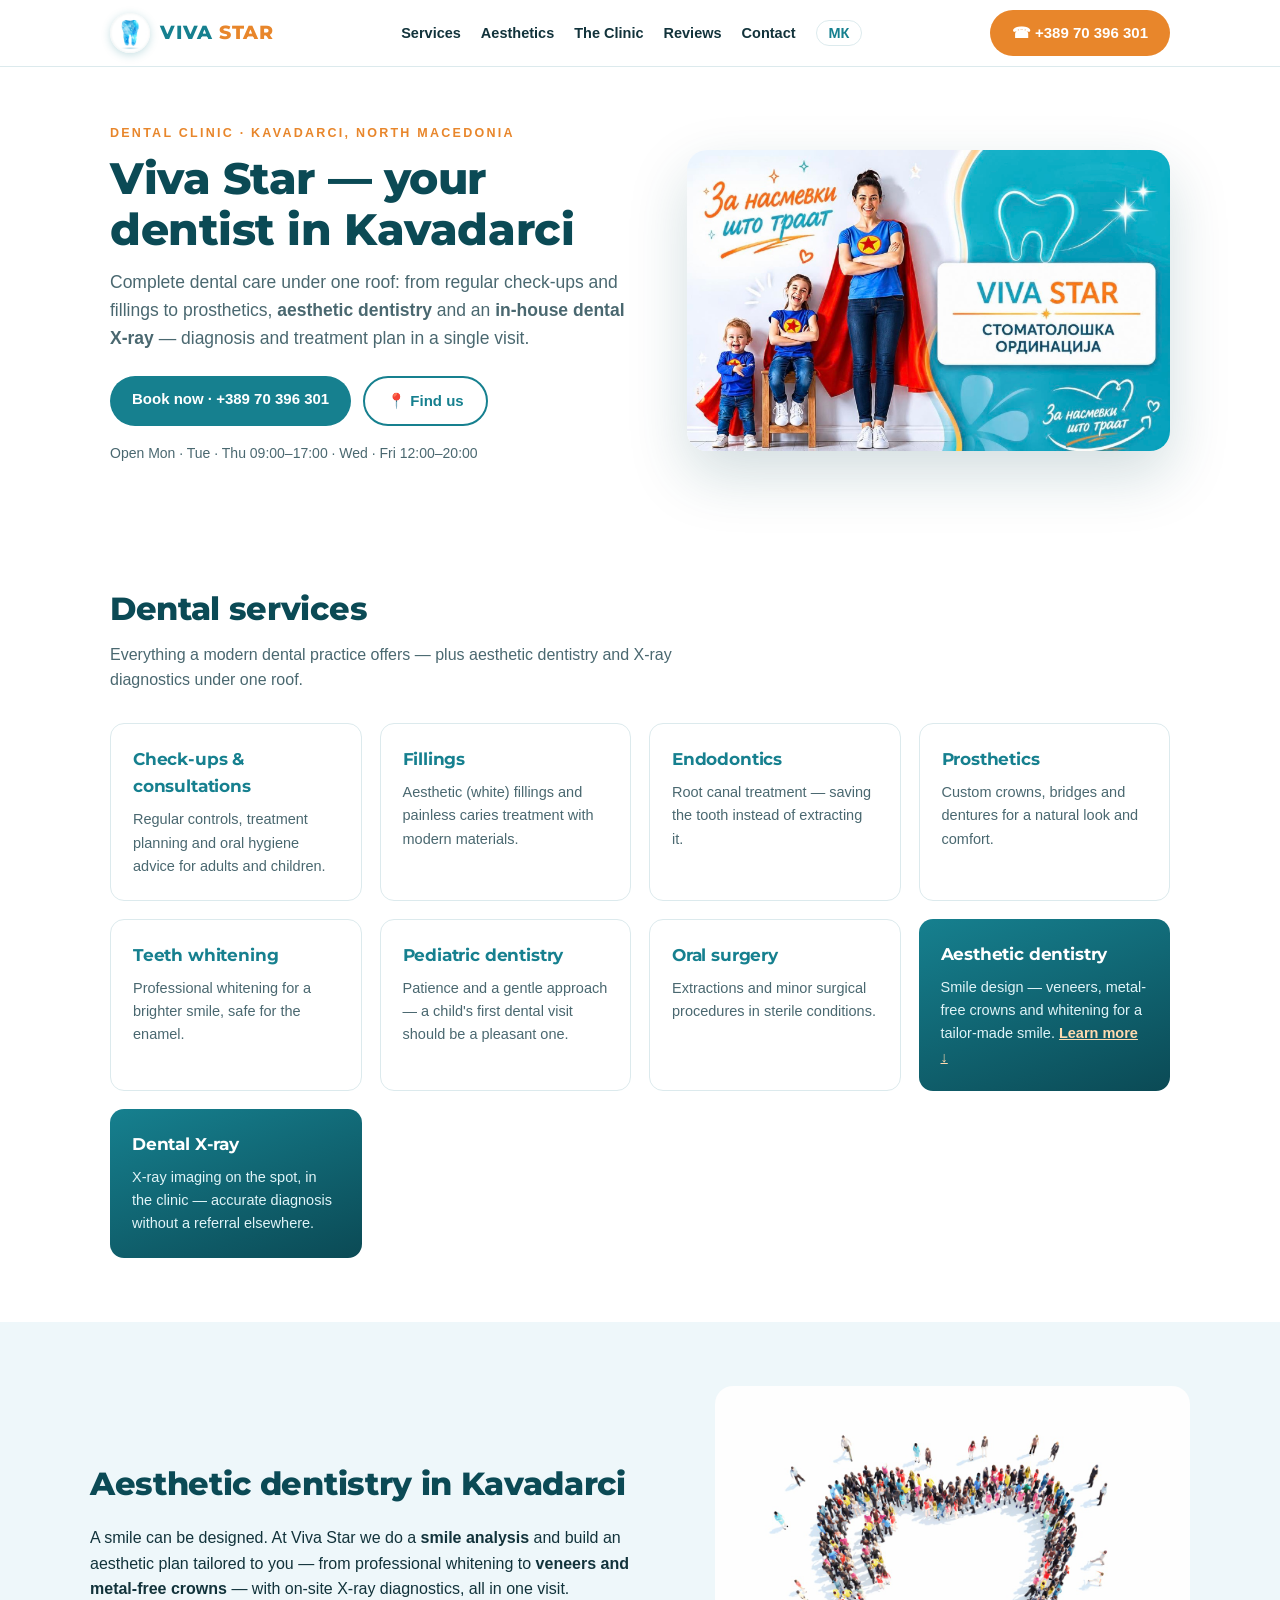
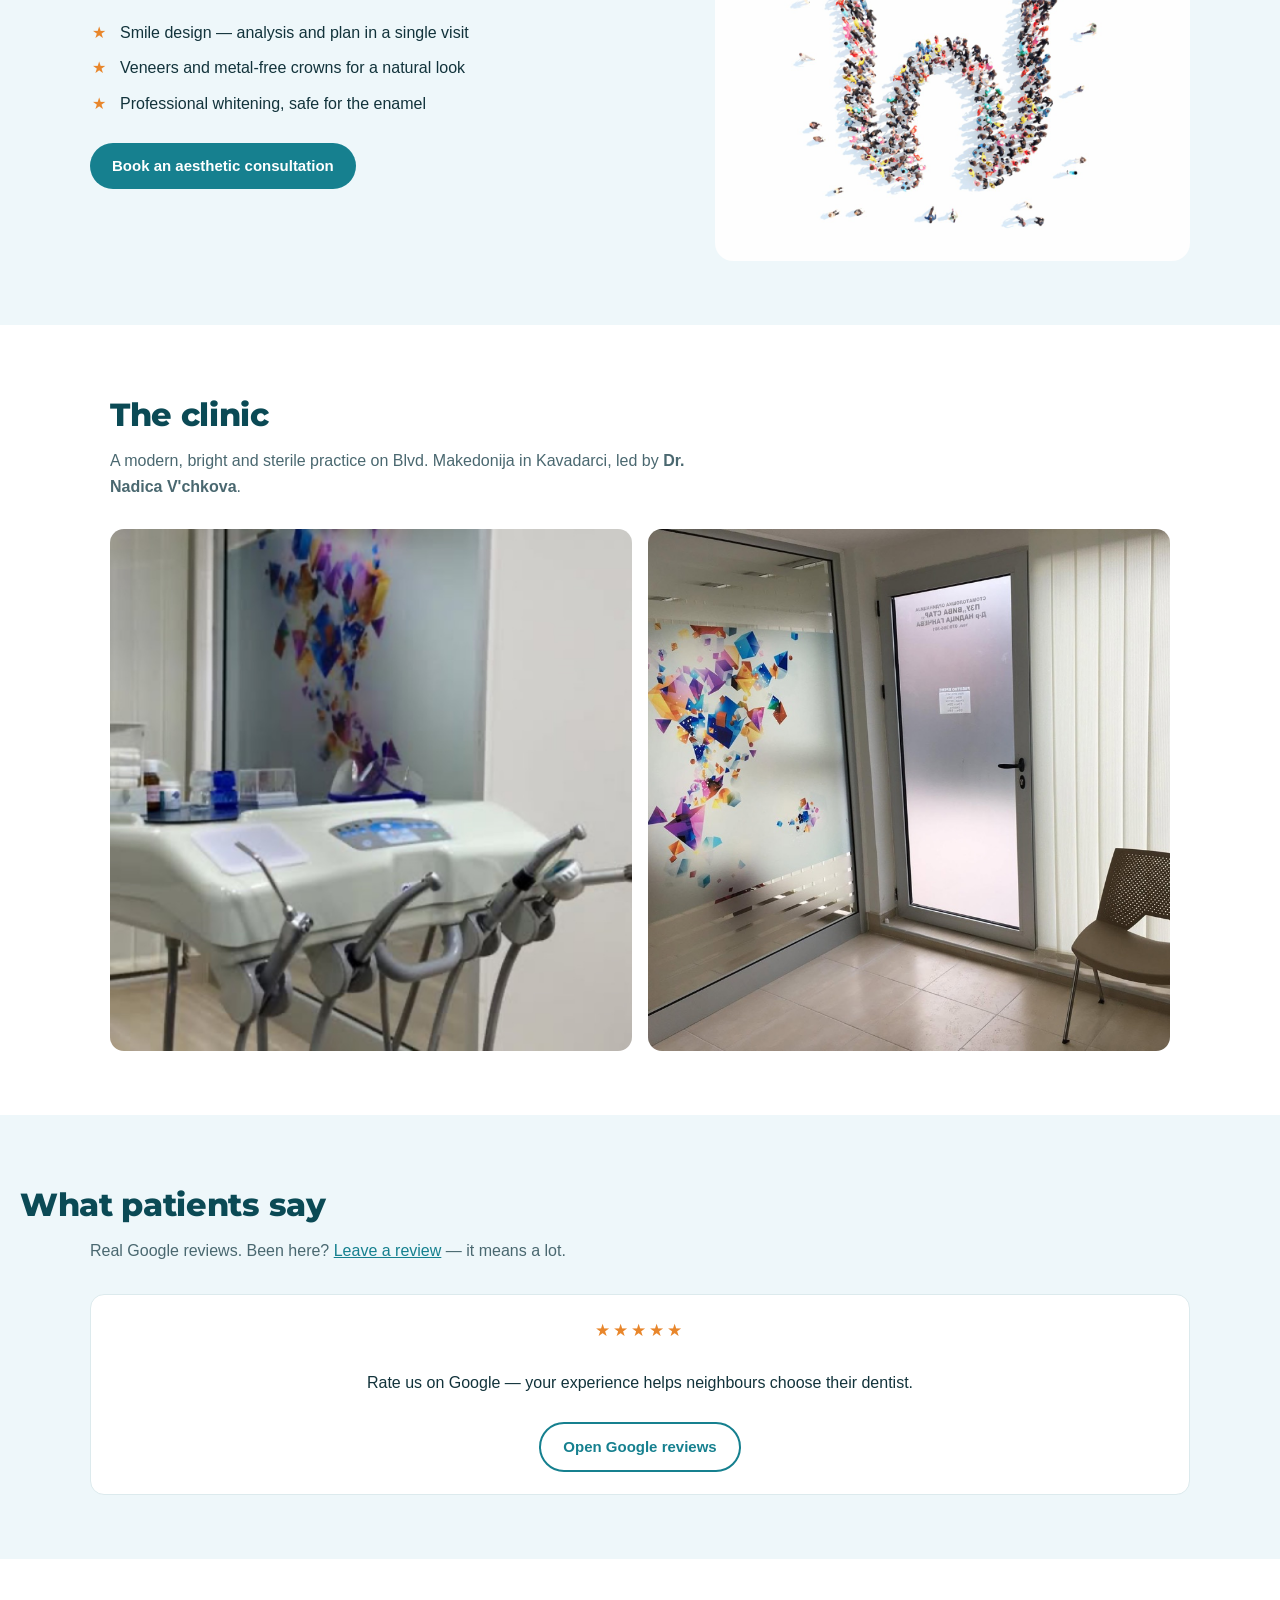
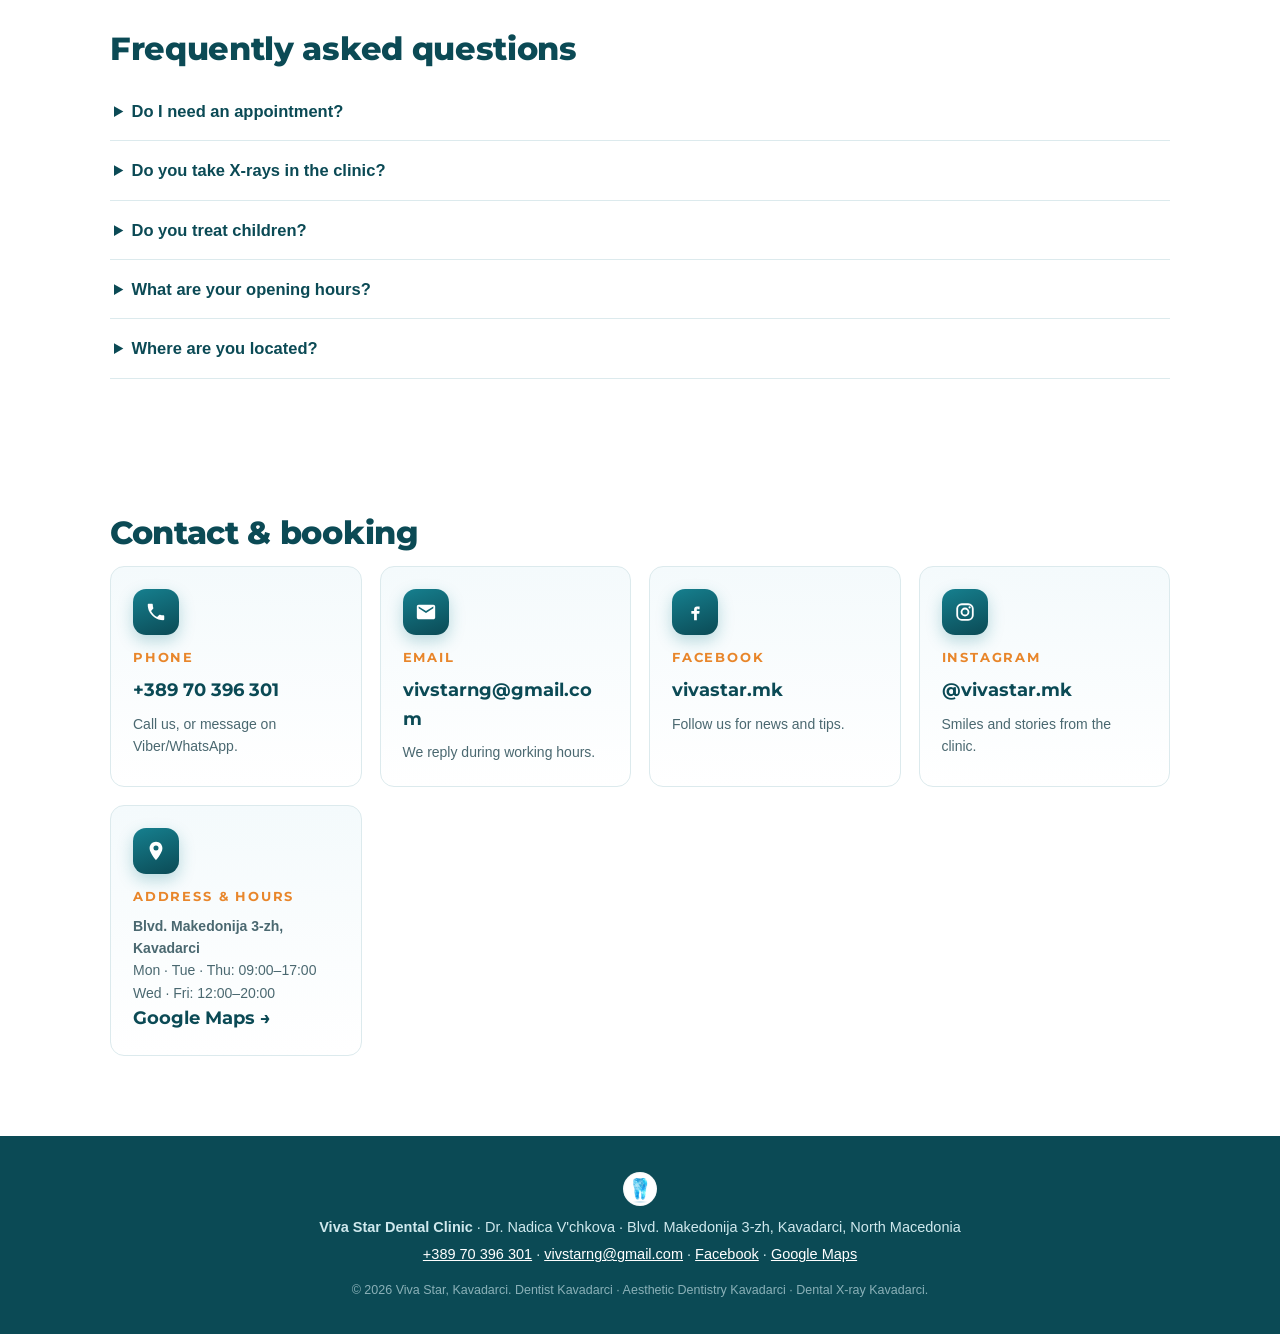
==== en/index.html @ a6398717 "Contact section with icons + Instagram; remove landmark note Co-Authored-By: Claude Fable 5 <noreply" ====
<!DOCTYPE html>
<html lang="en">
<head>
  <meta charset="UTF-8">
  <meta name="viewport" content="width=device-width, initial-scale=1.0">
  <title>Viva Star Dental Clinic — Dentist in Kavadarci, North Macedonia | Aesthetic Dentistry &amp; X-ray</title>
  <meta name="description" content="Viva Star dental clinic in Kavadarci, North Macedonia — Dr. Nadica V'chkova. Check-ups, fillings, prosthetics, whitening, pediatric dentistry, aesthetic dentistry and in-house dental X-ray. Call +389 70 396 301.">
  <link rel="canonical" href="https://vivastar-dentistry.com/en/">
  <link rel="alternate" hreflang="mk" href="https://vivastar-dentistry.com/">
  <link rel="alternate" hreflang="en" href="https://vivastar-dentistry.com/en/">
  <link rel="alternate" hreflang="x-default" href="https://vivastar-dentistry.com/">
  <meta name="robots" content="index, follow">

  <meta property="og:type" content="website">
  <meta property="og:locale" content="en_US">
  <meta property="og:site_name" content="Viva Star Dental Clinic">
  <meta property="og:title" content="Viva Star Dental Clinic — Dentist in Kavadarci, North Macedonia">
  <meta property="og:description" content="Full dental care in Kavadarci: check-ups, prosthetics, whitening, pediatric dentistry, aesthetic dentistry and in-house X-ray. ☎ +389 70 396 301">
  <meta property="og:url" content="https://vivastar-dentistry.com/en/">
  <meta property="og:image" content="https://vivastar-dentistry.com/assets/og-image.jpg">
  <meta property="og:image:width" content="1200">
  <meta property="og:image:height" content="748">
  <meta name="twitter:card" content="summary_large_image">

  <link rel="icon" type="image/png" href="../assets/favicon.png">
  <link rel="apple-touch-icon" href="../assets/apple-touch-icon.png">

  <link rel="preconnect" href="https://fonts.googleapis.com">
  <link rel="preconnect" href="https://fonts.gstatic.com" crossorigin>
  <link href="https://fonts.googleapis.com/css2?family=Montserrat:wght@500;700;800&display=swap" rel="stylesheet">
  <link rel="stylesheet" href="../css/style.css">

  <script type="application/ld+json">
  {
    "@context": "https://schema.org",
    "@type": "Dentist",
    "@id": "https://vivastar-dentistry.com/#ordinacija",
    "name": "Viva Star Dental Clinic",
    "alternateName": "Стоматолошка ординација Вива Стар",
    "description": "Dental clinic in Kavadarci, North Macedonia: check-ups, fillings, endodontics, prosthetics, teeth whitening, pediatric dentistry, oral surgery, aesthetic dentistry and in-house dental X-ray.",
    "url": "https://vivastar-dentistry.com/en/",
    "image": "https://vivastar-dentistry.com/assets/og-image.jpg",
    "logo": "https://vivastar-dentistry.com/assets/logo-tooth.png",
    "telephone": "+389 70 396 301",
    "email": "vivstarng@gmail.com",
    "address": {
      "@type": "PostalAddress",
      "streetAddress": "Blvd. Makedonija 3-zh",
      "addressLocality": "Kavadarci",
      "postalCode": "1430",
      "addressCountry": "MK"
    },
    "hasMap": "https://maps.app.goo.gl/vikArWwnkr5YXC3K7",
    "sameAs": ["https://www.facebook.com/vivastar.mk", "https://www.instagram.com/vivastar.mk/"],
    "openingHoursSpecification": [
      {"@type": "OpeningHoursSpecification", "dayOfWeek": ["Monday","Tuesday","Thursday"], "opens": "09:00", "closes": "17:00"},
      {"@type": "OpeningHoursSpecification", "dayOfWeek": ["Wednesday","Friday"], "opens": "12:00", "closes": "20:00"}
    ],
    "medicalSpecialty": ["Dentistry"],
    "founder": { "@type": "Person", "name": "Dr. Nadica V'chkova", "jobTitle": "Doctor of Dental Medicine" },
    "availableService": [
      {"@type":"MedicalProcedure","name":"Dental check-up and consultation"},
      {"@type":"MedicalProcedure","name":"Fillings and caries treatment"},
      {"@type":"MedicalProcedure","name":"Endodontics (root canal treatment)"},
      {"@type":"MedicalProcedure","name":"Prosthetics (crowns, bridges, dentures)"},
      {"@type":"MedicalProcedure","name":"Teeth whitening"},
      {"@type":"MedicalProcedure","name":"Pediatric dentistry"},
      {"@type":"MedicalProcedure","name":"Oral surgery and extractions"},
      {"@type":"MedicalProcedure","name":"Aesthetic dentistry (veneers, metal-free crowns, smile design)"},
      {"@type":"MedicalProcedure","name":"In-house dental X-ray"}
    ]
  }
  </script>
  <script type="application/ld+json">
  {
    "@context": "https://schema.org",
    "@type": "FAQPage",
    "mainEntity": [
      {"@type":"Question","name":"Do I need an appointment at Viva Star?","acceptedAnswer":{"@type":"Answer","text":"Yes — call +389 70 396 301 to book. For acute pain we do our best to see you the same day."}},
      {"@type":"Question","name":"Does Viva Star have a dental X-ray on site?","acceptedAnswer":{"@type":"Answer","text":"Yes, we take dental X-rays in the clinic, so you get diagnosis and a treatment plan in a single visit."}},
      {"@type":"Question","name":"Do you treat children?","acceptedAnswer":{"@type":"Answer","text":"Yes — pediatric dentistry is part of our everyday work, with a gentle approach for children."}},
      {"@type":"Question","name":"What are the opening hours?","acceptedAnswer":{"@type":"Answer","text":"Monday, Tuesday and Thursday 09:00–17:00; Wednesday and Friday 12:00–20:00. Weekends closed."}},
      {"@type":"Question","name":"Where is Viva Star located?","acceptedAnswer":{"@type":"Answer","text":"Blvd. Makedonija 3-zh, Kavadarci, North Macedonia."}}
    ]
  }
  </script>
</head>
<body>

<header class="site-header" id="top">
  <nav class="nav" aria-label="Main navigation">
    <a class="brand" href="#top">
      <img src="../assets/logo-tooth.png" alt="Viva Star logo — crystal tooth" width="40" height="40">
      <span class="brand-name"><b>VIVA</b> <i>STAR</i></span>
    </a>
    <ul class="nav-links">
      <li><a href="#services">Services</a></li>
      <li><a href="#aesthetics">Aesthetics</a></li>
      <li><a href="#clinic">The Clinic</a></li>
      <li><a href="#reviews">Reviews</a></li>
      <li><a href="#contact">Contact</a></li>
      <li><a class="lang-switch" href="../" hreflang="mk" lang="mk">МК</a></li>
    </ul>
    <a class="btn btn-call" href="tel:+38970396301">☎ +389 70 396 301</a>
  </nav>
</header>

<main>
  <section class="hero">
    <div class="hero-text">
      <p class="eyebrow">Dental clinic · Kavadarci, North Macedonia</p>
      <h1>Viva Star — your dentist in Kavadarci</h1>
      <p class="lede">Complete dental care under one roof: from regular check-ups and fillings to prosthetics, <strong>aesthetic dentistry</strong> and an <strong>in-house dental X-ray</strong> — diagnosis and treatment plan in a single visit.</p>
      <div class="hero-cta">
        <a class="btn btn-primary" href="tel:+38970396301">Book now · +389 70 396 301</a>
        <a class="btn btn-ghost" href="https://maps.app.goo.gl/vikArWwnkr5YXC3K7" rel="noopener" target="_blank">📍 Find us</a>
      </div>
      <p class="hero-hours">Open Mon · Tue · Thu 09:00–17:00 · Wed · Fri 12:00–20:00</p>
    </div>
    <div class="hero-photo">
      <img src="../assets/cover-family.jpg" alt="For smiles that last — superhero family, Viva Star dental clinic Kavadarci" width="1600" height="1000" fetchpriority="high">
    </div>
  </section>

  <section class="section" id="services">
    <h2>Dental services</h2>
    <p class="section-sub">Everything a modern dental practice offers — plus aesthetic dentistry and X-ray diagnostics under one roof.</p>
    <div class="services-grid">
      <article class="service"><h3>Check-ups &amp; consultations</h3><p>Regular controls, treatment planning and oral hygiene advice for adults and children.</p></article>
      <article class="service"><h3>Fillings</h3><p>Aesthetic (white) fillings and painless caries treatment with modern materials.</p></article>
      <article class="service"><h3>Endodontics</h3><p>Root canal treatment — saving the tooth instead of extracting it.</p></article>
      <article class="service"><h3>Prosthetics</h3><p>Custom crowns, bridges and dentures for a natural look and comfort.</p></article>
      <article class="service"><h3>Teeth whitening</h3><p>Professional whitening for a brighter smile, safe for the enamel.</p></article>
      <article class="service"><h3>Pediatric dentistry</h3><p>Patience and a gentle approach — a child's first dental visit should be a pleasant one.</p></article>
      <article class="service"><h3>Oral surgery</h3><p>Extractions and minor surgical procedures in sterile conditions.</p></article>
      <article class="service featured"><h3>Aesthetic dentistry</h3><p>Smile design — veneers, metal-free crowns and whitening for a tailor-made smile. <a href="#aesthetics">Learn more ↓</a></p></article>
      <article class="service featured"><h3>Dental X-ray</h3><p>X-ray imaging on the spot, in the clinic — accurate diagnosis without a referral elsewhere.</p></article>
    </div>
  </section>

  <section class="section section-alt" id="aesthetics">
    <div class="split">
      <div>
        <h2>Aesthetic dentistry in Kavadarci</h2>
        <p>A smile can be designed. At Viva Star we do a <strong>smile analysis</strong> and build an aesthetic plan tailored to you — from professional whitening to <strong>veneers and metal-free crowns</strong> — with on-site X-ray diagnostics, all in one visit.</p>
        <ul class="checks">
          <li>Smile design — analysis and plan in a single visit</li>
          <li>Veneers and metal-free crowns for a natural look</li>
          <li>Professional whitening, safe for the enamel</li>
        </ul>
        <a class="btn btn-primary" href="tel:+38970396301">Book an aesthetic consultation</a>
      </div>
      <img src="../assets/crowd-tooth.jpg" alt="A tooth formed by hundreds of people — a community of healthy smiles, Viva Star Kavadarci" width="560" height="560" loading="lazy">
    </div>
  </section>

  <section class="section" id="clinic">
    <h2>The clinic</h2>
    <p class="section-sub">A modern, bright and sterile practice on Blvd. Makedonija in Kavadarci, led by <strong>Dr. Nadica V'chkova</strong>.</p>
    <div class="gallery">
      <img src="../assets/ordinacija-stolica.jpg" alt="Dental chair and equipment at Viva Star clinic Kavadarci" width="550" height="550" loading="lazy">
      <img src="../assets/cekalna.jpg" alt="Waiting room with crystal mural at Viva Star dental clinic Kavadarci" width="550" height="412" loading="lazy">
    </div>
  </section>

  <section class="section section-alt" id="reviews">
    <h2>What patients say</h2>
    <p class="section-sub">Real Google reviews. Been here? <a href="https://maps.app.goo.gl/vikArWwnkr5YXC3K7" rel="noopener" target="_blank">Leave a review</a> — it means a lot.</p>
    <div class="reviews" id="reviews-list">
      <!-- REVIEWS_PLACEHOLDER -->
      <div class="review-cta">
        <span class="stars" aria-hidden="true">★★★★★</span>
        <p>Rate us on Google — your experience helps neighbours choose their dentist.</p>
        <a class="btn btn-ghost" href="https://maps.app.goo.gl/vikArWwnkr5YXC3K7" rel="noopener" target="_blank">Open Google reviews</a>
      </div>
    </div>
  </section>

  <section class="section" id="faq">
    <h2>Frequently asked questions</h2>
    <div class="faq">
      <details>
        <summary>Do I need an appointment?</summary>
        <p>Yes — call <a href="tel:+38970396301">+389 70 396 301</a> to book. For acute pain we do our best to see you the same day.</p>
      </details>
      <details>
        <summary>Do you take X-rays in the clinic?</summary>
        <p>Yes. We have a dental X-ray on site, so you get your diagnosis and treatment plan in the same visit.</p>
      </details>
      <details>
        <summary>Do you treat children?</summary>
        <p>Yes — pediatric dentistry is our everyday work — a gentle approach so the first visit is a pleasant one.</p>
      </details>
      <details>
        <summary>What are your opening hours?</summary>
        <p>Monday, Tuesday and Thursday 09:00–17:00; Wednesday and Friday 12:00–20:00. Weekends closed (call us for emergencies).</p>
      </details>
      <details>
        <summary>Where are you located?</summary>
        <p>Blvd. Makedonija 3-zh, Kavadarci, North Macedonia. <a href="https://maps.app.goo.gl/vikArWwnkr5YXC3K7" rel="noopener" target="_blank">Open in Google Maps</a>.</p>
      </details>
    </div>
  </section>

  <section class="section section-contact" id="contact">
    <h2>Contact &amp; booking</h2>
    <div class="contact-grid">
      <div class="contact-card">
        <div class="cicon"><svg viewBox="0 0 24 24" aria-hidden="true"><path fill="#fff" d="M6.62 10.79c1.44 2.83 3.76 5.14 6.59 6.59l2.2-2.21c.27-.27.67-.36 1.02-.24 1.12.37 2.33.57 3.57.57.55 0 1 .45 1 1V20c0 .55-.45 1-1 1-9.39 0-17-7.61-17-17 0-.55.45-1 1-1h3.5c.55 0 1 .45 1 1 0 1.25.2 2.45.57 3.57.11.35.03.74-.25 1.02l-2.2 2.2z"/></svg></div>
        <h3>Phone</h3>
        <a class="big-link" href="tel:+38970396301">+389 70 396 301</a>
        <p>Call us, or message on Viber/WhatsApp.</p>
      </div>
      <div class="contact-card">
        <div class="cicon"><svg viewBox="0 0 24 24" aria-hidden="true"><path fill="#fff" d="M20 4H4c-1.1 0-2 .9-2 2v12c0 1.1.9 2 2 2h16c1.1 0 2-.9 2-2V6c0-1.1-.9-2-2-2zm0 4-8 5-8-5V6l8 5 8-5v2z"/></svg></div>
        <h3>Email</h3>
        <a class="big-link" href="mailto:vivstarng@gmail.com">vivstarng@gmail.com</a>
        <p>We reply during working hours.</p>
      </div>
      <div class="contact-card">
        <div class="cicon"><svg viewBox="0 0 24 24" aria-hidden="true"><path fill="#fff" d="M14 9h3V6h-3c-1.7 0-3 1.3-3 3v2H8v3h3v7h3v-7h2.6l.4-3h-3v-2c0-.6.4-1 1-1z"/></svg></div>
        <h3>Facebook</h3>
        <a class="big-link" href="https://www.facebook.com/vivastar.mk" rel="noopener" target="_blank">vivastar.mk</a>
        <p>Follow us for news and tips.</p>
      </div>
      <div class="contact-card">
        <div class="cicon"><svg viewBox="0 0 24 24" aria-hidden="true" fill="none" stroke="#fff" stroke-width="2"><rect x="3.5" y="3.5" width="17" height="17" rx="5"/><circle cx="12" cy="12" r="3.8"/><circle cx="17" cy="7" r="1.2" fill="#fff" stroke="none"/></svg></div>
        <h3>Instagram</h3>
        <a class="big-link" href="https://www.instagram.com/vivastar.mk/" rel="noopener" target="_blank">@vivastar.mk</a>
        <p>Smiles and stories from the clinic.</p>
      </div>
      <div class="contact-card">
        <div class="cicon"><svg viewBox="0 0 24 24" aria-hidden="true"><path fill="#fff" d="M12 2C8.1 2 5 5.1 5 9c0 5.2 7 13 7 13s7-7.8 7-13c0-3.9-3.1-7-7-7zm0 9.5A2.5 2.5 0 1 1 12 6a2.75 2.75 0 0 1 0 5.5z"/></svg></div>
        <h3>Address &amp; hours</h3>
        <p><strong>Blvd. Makedonija 3-zh, Kavadarci</strong><br>Mon · Tue · Thu: 09:00–17:00<br>Wed · Fri: 12:00–20:00</p>
        <a class="big-link" href="https://maps.app.goo.gl/vikArWwnkr5YXC3K7" rel="noopener" target="_blank">Google Maps →</a>
      </div>
    </div>
    </section>
</main>

<footer class="site-footer">
  <img src="../assets/logo-tooth.png" alt="" width="34" height="34" loading="lazy">
  <p><strong>Viva Star Dental Clinic</strong> · Dr. Nadica V'chkova · Blvd. Makedonija 3-zh, Kavadarci, North Macedonia</p>
  <p><a href="tel:+38970396301">+389 70 396 301</a> · <a href="mailto:vivstarng@gmail.com">vivstarng@gmail.com</a> · <a href="https://www.facebook.com/vivastar.mk" rel="noopener">Facebook</a> · <a href="https://maps.app.goo.gl/vikArWwnkr5YXC3K7" rel="noopener">Google Maps</a></p>
  <p class="fineprint">© 2026 Viva Star, Kavadarci. Dentist Kavadarci · Aesthetic Dentistry Kavadarci · Dental X-ray Kavadarci.</p>
</footer>

</body>
</html>
---- css/style.css ----
/* Viva Star — brand: teal #16808F / deep #0B4A55 / orange #E8862B / crystal #56B9E4 */
:root{
  --teal:#16808F; --teal-deep:#0B4A55; --teal-mid:#0E7386; --orange:#E8862B;
  --crystal:#56B9E4; --ice:#EEF7FA; --ink:#12333B; --ink-soft:#4A6870;
  --bg:#FFFFFF; --line:#DCEAED;
  --font-display:"Montserrat","Helvetica Neue",Arial,sans-serif;
  --font-body:-apple-system,BlinkMacSystemFont,"Segoe UI",Roboto,"Helvetica Neue",Arial,sans-serif;
}
*{ box-sizing:border-box; }
html{ scroll-behavior:smooth; }
body{ margin:0; font-family:var(--font-body); color:var(--ink); background:var(--bg); line-height:1.6; }
img{ max-width:100%; height:auto; display:block; }
a{ color:var(--teal); }
h1,h2,h3{ font-family:var(--font-display); letter-spacing:-.01em; }

/* header */
.site-header{ position:sticky; top:0; z-index:50; background:rgba(255,255,255,.94); backdrop-filter:blur(8px); border-bottom:1px solid var(--line); }
.nav{ max-width:1100px; margin:0 auto; display:flex; align-items:center; gap:18px; padding:10px 20px; }
.brand{ display:flex; align-items:center; gap:10px; text-decoration:none; }
.brand img{ border-radius:50%; box-shadow:0 2px 8px rgba(22,128,143,.25); }
.brand-name{ font-family:var(--font-display); font-size:19px; letter-spacing:.04em; }
.brand-name b{ color:var(--teal); font-weight:800; } .brand-name i{ color:var(--orange); font-style:normal; font-weight:800; }
.nav-links{ display:flex; gap:20px; list-style:none; margin:0 auto; padding:0; }
.nav-links a{ text-decoration:none; color:var(--ink); font-weight:600; font-size:14.5px; }
.nav-links a:hover{ color:var(--teal); }
.lang-switch{ border:1.5px solid var(--line); border-radius:999px; padding:4px 12px; color:var(--teal) !important; }
.btn{ display:inline-block; text-decoration:none; font-weight:700; border-radius:999px; padding:11px 22px; font-size:15px; }
.btn-call{ background:var(--orange); color:#fff; white-space:nowrap; }
.btn-primary{ background:var(--teal); color:#fff; }
.btn-primary:hover{ background:var(--teal-mid); }
.btn-ghost{ border:2px solid var(--teal); color:var(--teal); background:#fff; }
@media (max-width:820px){ .nav-links{ display:none; } .nav{ justify-content:space-between; } }

/* hero */
.hero{ max-width:1100px; margin:0 auto; padding:56px 20px 40px; display:grid; grid-template-columns:1.05fr .95fr; gap:44px; align-items:center; }
.eyebrow{ text-transform:uppercase; letter-spacing:.18em; font-size:12.5px; font-weight:700; color:var(--orange); margin:0 0 10px; }
.hero h1{ font-size:clamp(30px,4.4vw,44px); font-weight:800; color:var(--teal-deep); margin:0 0 14px; line-height:1.15; }
.hero .lede{ font-size:17.5px; color:var(--ink-soft); margin:0 0 24px; }
.hero-cta{ display:flex; gap:12px; flex-wrap:wrap; }
.hero-hours{ margin-top:16px; font-size:14px; color:var(--ink-soft); }
.hero-photo{ position:relative; }
.hero-photo img{ border-radius:20px; box-shadow:0 24px 60px rgba(11,74,85,.18); width:100%; height:auto; }
.hero-tag{ position:absolute; bottom:14px; left:14px; background:rgba(255,255,255,.92); color:var(--teal-deep); font-weight:700; font-size:13px; padding:8px 14px; border-radius:999px; margin:0; }
@media (max-width:820px){ .hero{ grid-template-columns:1fr; padding-top:36px; } }

/* sections */
.section{ max-width:1100px; margin:0 auto; padding:64px 20px; }
.section h2{ font-size:clamp(24px,3vw,32px); color:var(--teal-deep); font-weight:800; margin:0 0 8px; }
.section-sub{ color:var(--ink-soft); max-width:66ch; margin:0 0 30px; }
.section-alt{ max-width:none; background:var(--ice); }
.section-alt > *{ max-width:1100px; margin-left:auto; margin-right:auto; }
.section-alt{ padding:64px 20px; }

/* services */
.services-grid{ display:grid; grid-template-columns:repeat(auto-fit,minmax(240px,1fr)); gap:18px; }
.service{ border:1px solid var(--line); border-radius:14px; padding:22px; background:#fff; }
.service h3{ margin:0 0 8px; font-size:17px; color:var(--teal); }
.service p{ margin:0; font-size:14.5px; color:var(--ink-soft); }
.service.featured{ background:linear-gradient(160deg,var(--teal) 0%,var(--teal-deep) 100%); border:none; }
.service.featured h3{ color:#fff; }
.service.featured p{ color:#DFF3F7; }
.service.featured a{ color:#FFD9AE; font-weight:700; }

/* split / ortho */
.split{ display:grid; grid-template-columns:1.1fr .9fr; gap:44px; align-items:center; }
.split img{ border-radius:18px; }
.checks{ list-style:none; padding:0; margin:18px 0 26px; }
.checks li{ padding-left:30px; position:relative; margin-bottom:10px; }
.checks li::before{ content:"★"; color:var(--orange); position:absolute; left:2px; }
@media (max-width:820px){ .split{ grid-template-columns:1fr; } }

/* gallery */
.gallery{ display:grid; grid-template-columns:repeat(auto-fit,minmax(240px,1fr)); gap:16px; }
.gallery img{ border-radius:14px; aspect-ratio:1/1; object-fit:cover; }

/* reviews */
.reviews{ display:grid; grid-template-columns:repeat(auto-fit,minmax(260px,1fr)); gap:18px; }
.review, .review-cta{ background:#fff; border:1px solid var(--line); border-radius:14px; padding:22px; }
.review .stars, .review-cta .stars{ color:var(--orange); letter-spacing:3px; font-size:17px; }
.review p{ margin:10px 0 12px; font-size:15px; }
.review cite{ font-style:normal; font-weight:700; color:var(--teal-deep); font-size:13.5px; }
.review-cta{ text-align:center; display:flex; flex-direction:column; align-items:center; gap:10px; justify-content:center; }

/* faq */
.faq details{ border-bottom:1px solid var(--line); padding:16px 4px; }
.faq summary{ font-weight:700; cursor:pointer; font-size:16.5px; color:var(--teal-deep); }
.faq p{ color:var(--ink-soft); margin:12px 0 4px; max-width:75ch; }

/* contact */
.section-contact{ padding-bottom:80px; }
.contact-grid{ display:grid; grid-template-columns:repeat(auto-fit,minmax(230px,1fr)); gap:18px; }
.contact-card{ background:linear-gradient(180deg,#F4FAFC,#fff); border:1px solid var(--line); border-radius:14px; padding:22px; }
.cicon{ width:46px; height:46px; border-radius:13px; background:linear-gradient(160deg,var(--teal),var(--teal-deep)); display:flex; align-items:center; justify-content:center; margin-bottom:12px; box-shadow:0 6px 16px rgba(22,128,143,.28); }
.cicon svg{ width:22px; height:22px; }
.contact-card h3{ margin:0 0 8px; font-size:13px; text-transform:uppercase; letter-spacing:.14em; color:var(--orange); }
.big-link{ font-family:var(--font-display); font-weight:700; font-size:18px; text-decoration:none; color:var(--teal-deep); word-break:break-word; }
.contact-card p{ font-size:14px; color:var(--ink-soft); margin:8px 0 0; }
.muted{ color:var(--ink-soft); font-size:13px; }

/* footer */
.site-footer{ background:var(--teal-deep); color:#CFE8ED; text-align:center; padding:36px 20px 30px; }
.site-footer img{ margin:0 auto 10px; border-radius:50%; background:#fff; }
.site-footer a{ color:#fff; }
.site-footer p{ margin:4px 0; font-size:14.5px; }
.fineprint{ opacity:.65; font-size:12.5px !important; margin-top:14px !important; }
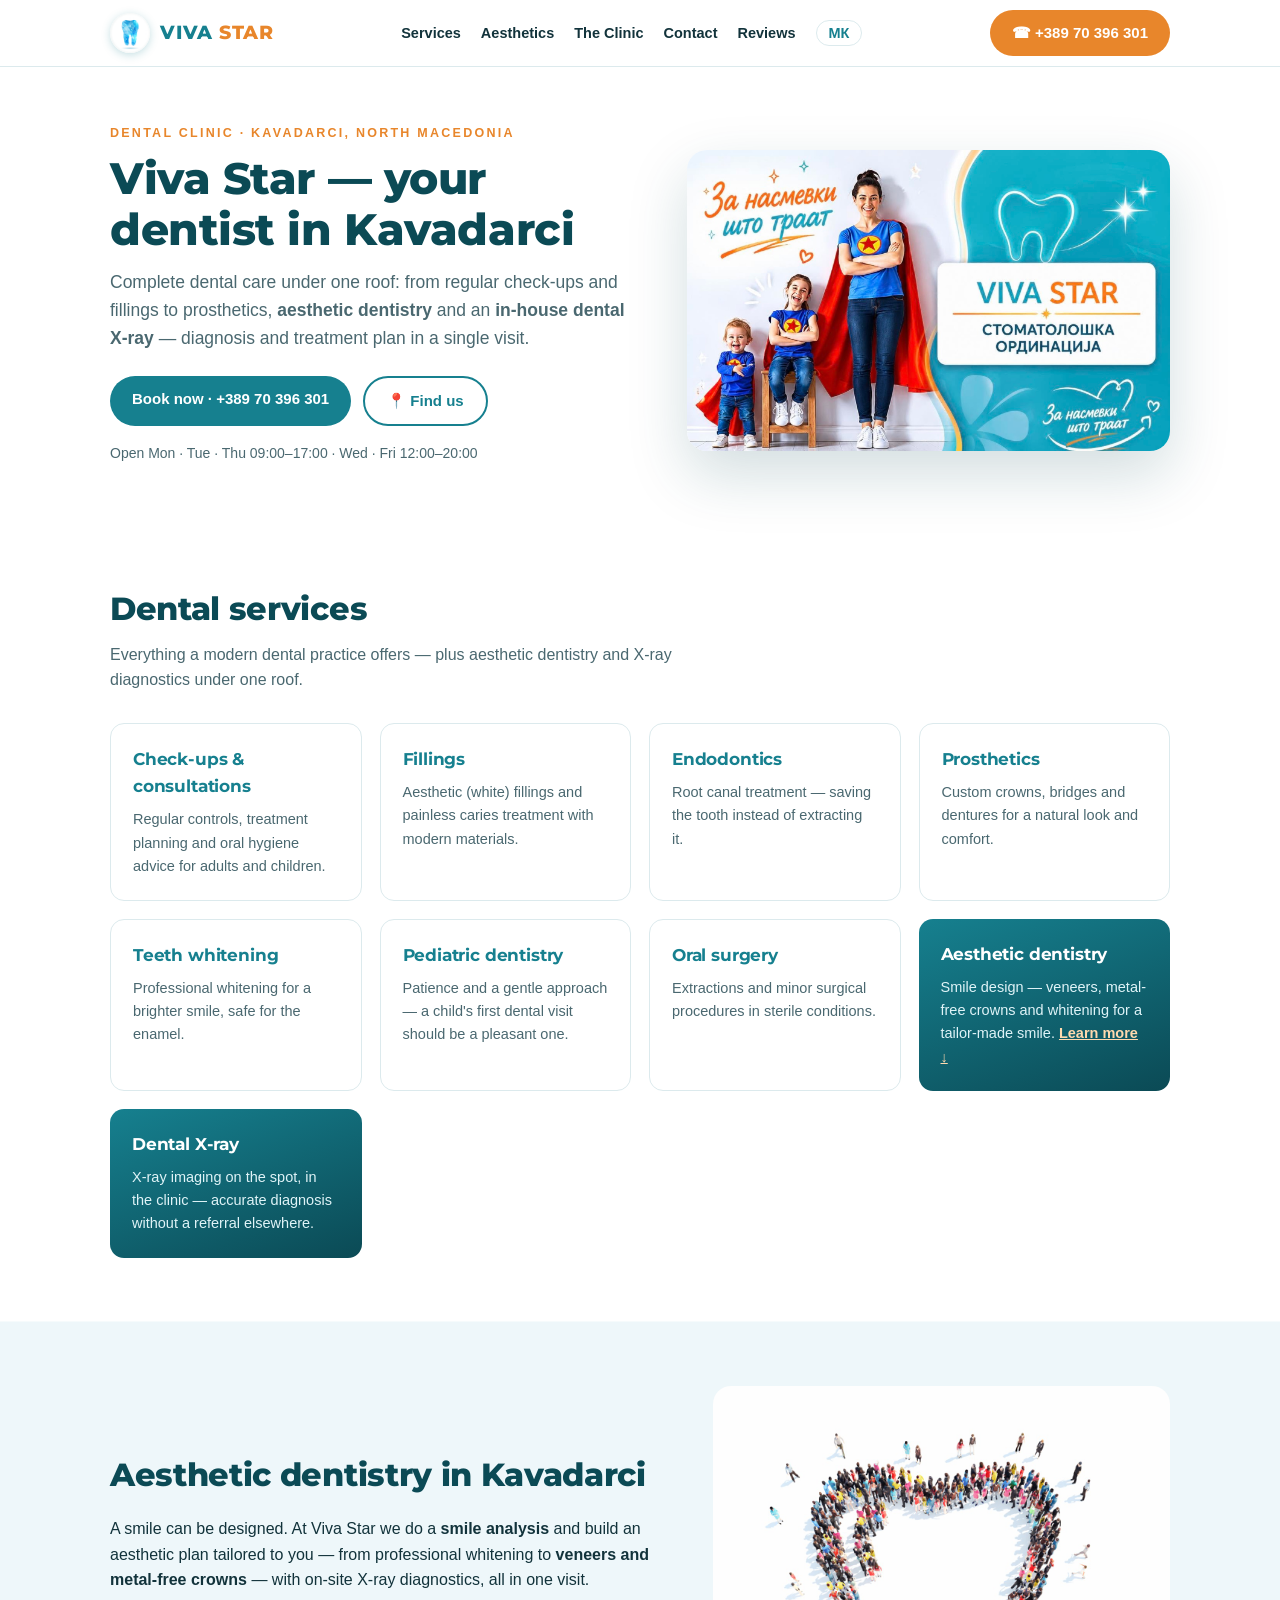
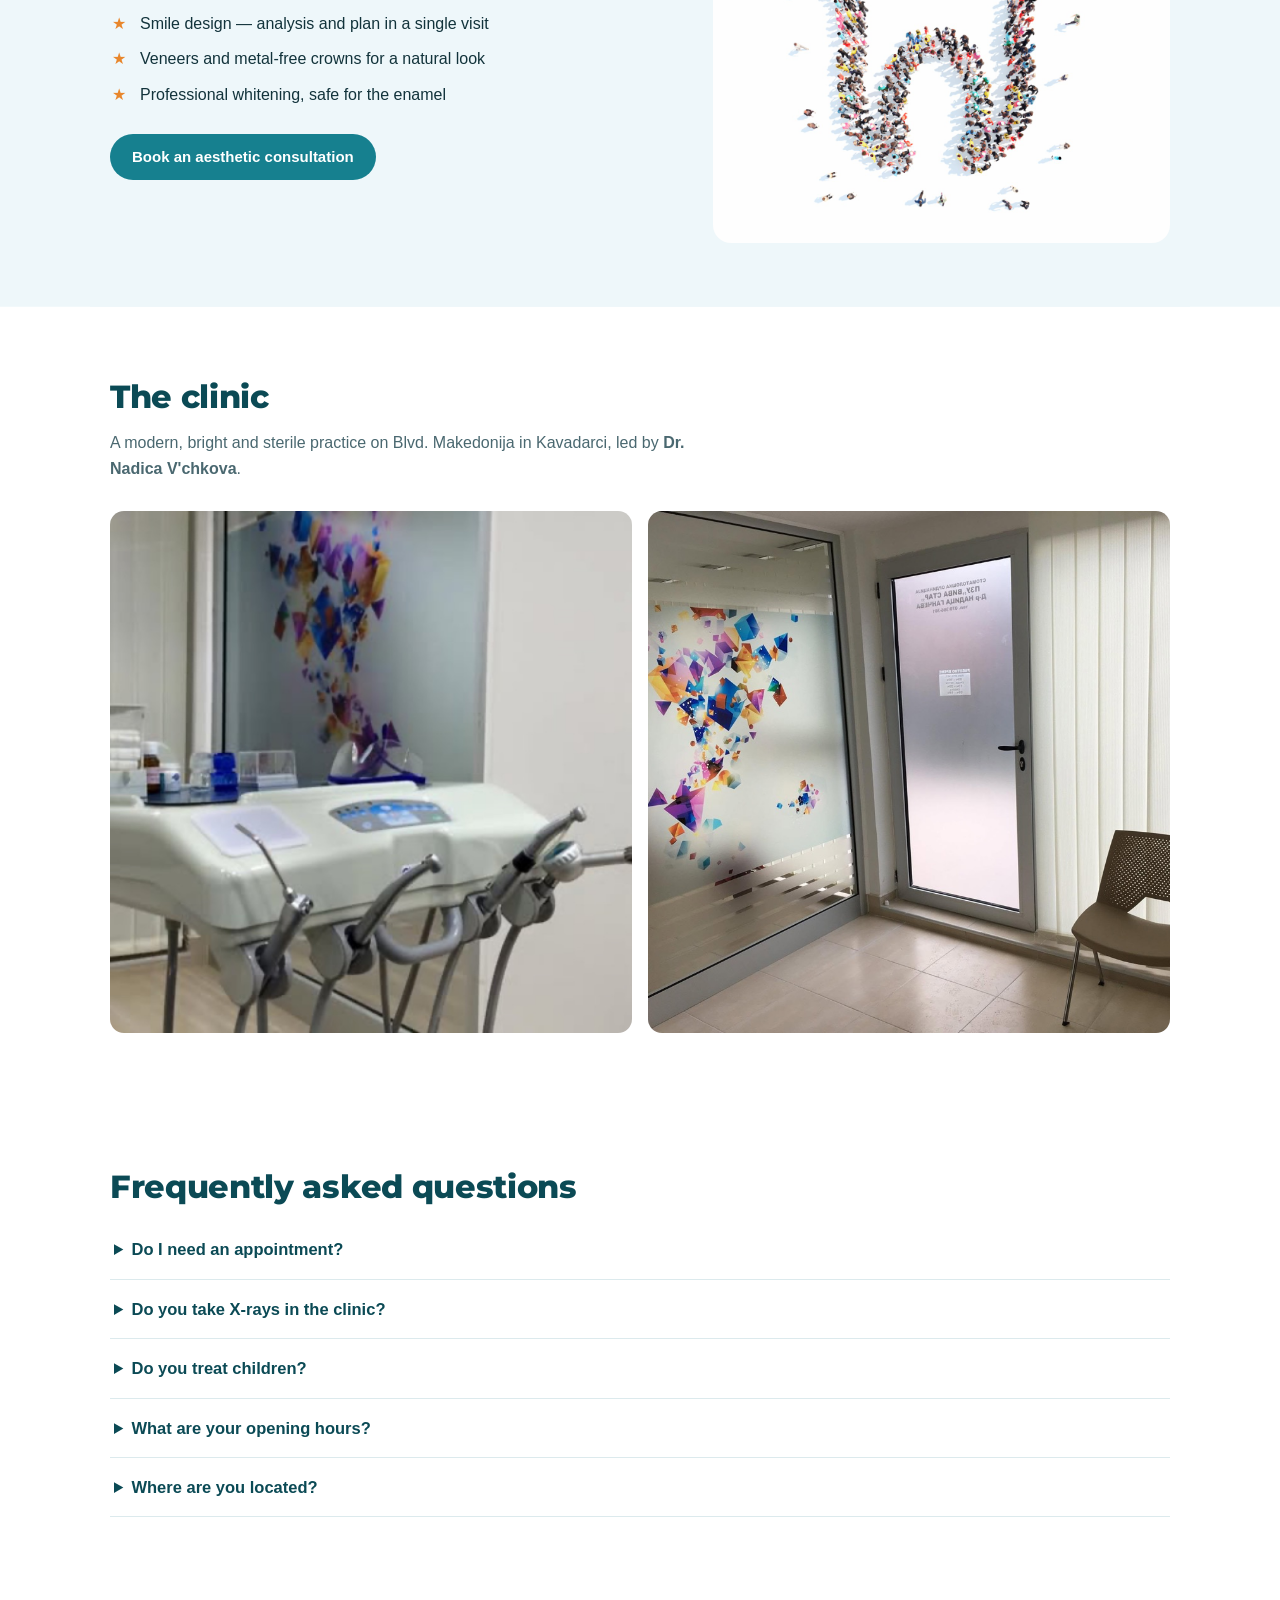
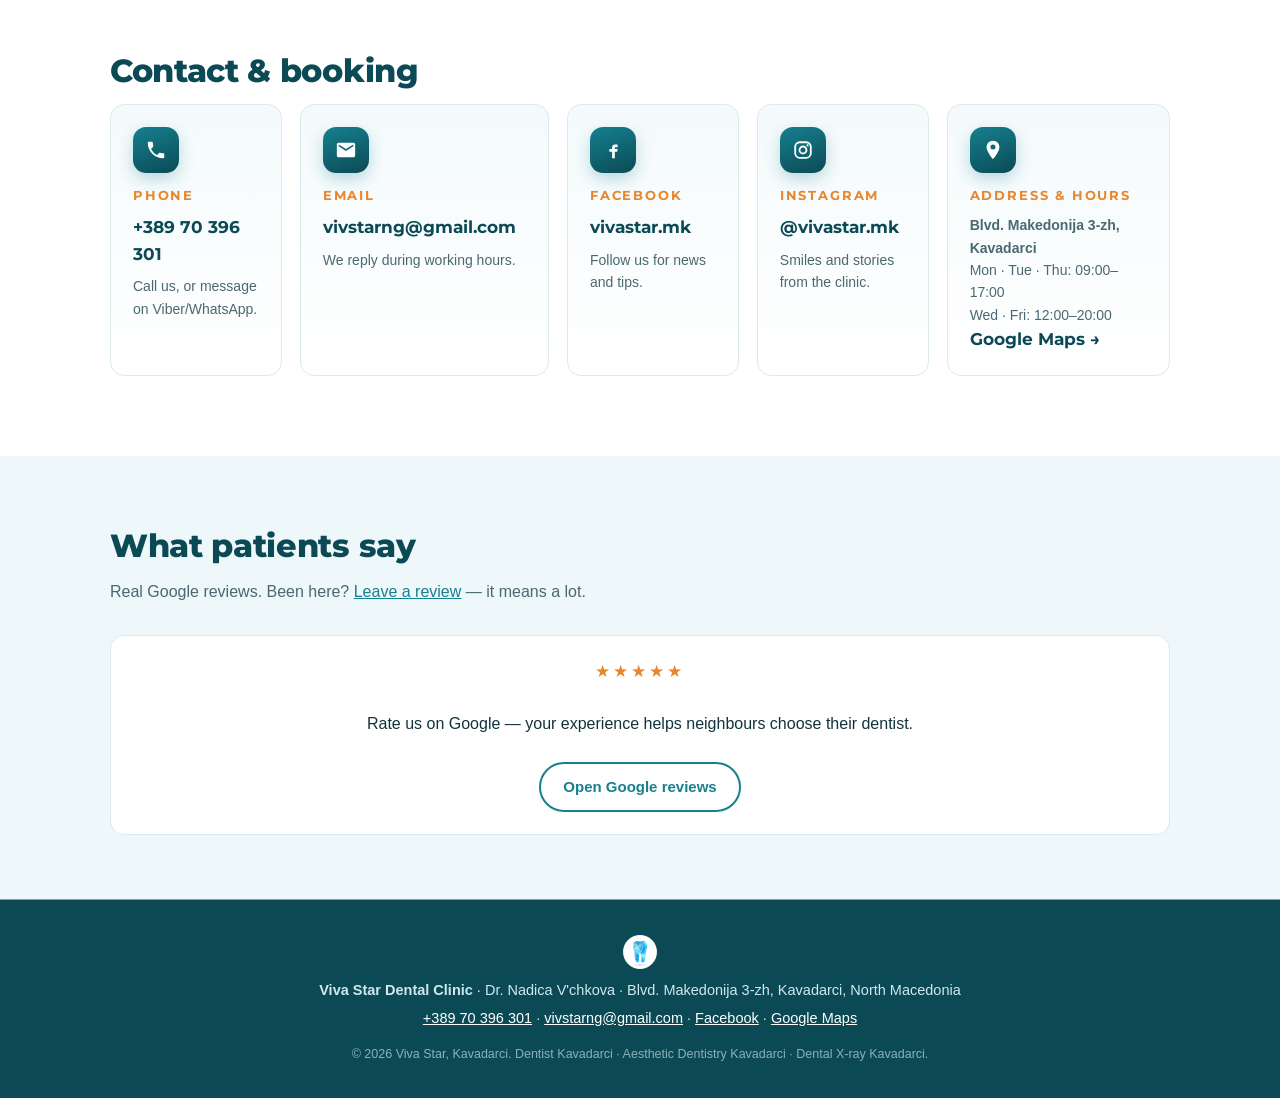
==== commit 1ad73845: "Fix section-alt alignment, 5-col contact grid, move reviews last Co-Authored-By: Claude Fable 5 <nor" ====
--- a/en/index.html
+++ b/en/index.html
@@ -97,8 +97,8 @@
       <li><a href="#services">Services</a></li>
       <li><a href="#aesthetics">Aesthetics</a></li>
       <li><a href="#clinic">The Clinic</a></li>
+      <li><a href="#contact">Contact</a></li>
       <li><a href="#reviews">Reviews</a></li>
-      <li><a href="#contact">Contact</a></li>
       <li><a class="lang-switch" href="../" hreflang="mk" lang="mk">МК</a></li>
     </ul>
     <a class="btn btn-call" href="tel:+38970396301">☎ +389 70 396 301</a>
@@ -163,7 +163,70 @@
     </div>
   </section>
 
-  <section class="section section-alt" id="reviews">
+  
+
+  <section class="section" id="faq">
+    <h2>Frequently asked questions</h2>
+    <div class="faq">
+      <details>
+        <summary>Do I need an appointment?</summary>
+        <p>Yes — call <a href="tel:+38970396301">+389 70 396 301</a> to book. For acute pain we do our best to see you the same day.</p>
+      </details>
+      <details>
+        <summary>Do you take X-rays in the clinic?</summary>
+        <p>Yes. We have a dental X-ray on site, so you get your diagnosis and treatment plan in the same visit.</p>
+      </details>
+      <details>
+        <summary>Do you treat children?</summary>
+        <p>Yes — pediatric dentistry is our everyday work — a gentle approach so the first visit is a pleasant one.</p>
+      </details>
+      <details>
+        <summary>What are your opening hours?</summary>
+        <p>Monday, Tuesday and Thursday 09:00–17:00; Wednesday and Friday 12:00–20:00. Weekends closed (call us for emergencies).</p>
+      </details>
+      <details>
+        <summary>Where are you located?</summary>
+        <p>Blvd. Makedonija 3-zh, Kavadarci, North Macedonia. <a href="https://maps.app.goo.gl/vikArWwnkr5YXC3K7" rel="noopener" target="_blank">Open in Google Maps</a>.</p>
+      </details>
+    </div>
+  </section>
+
+  <section class="section section-contact" id="contact">
+    <h2>Contact &amp; booking</h2>
+    <div class="contact-grid">
+      <div class="contact-card">
+        <div class="cicon"><svg viewBox="0 0 24 24" aria-hidden="true"><path fill="#fff" d="M6.62 10.79c1.44 2.83 3.76 5.14 6.59 6.59l2.2-2.21c.27-.27.67-.36 1.02-.24 1.12.37 2.33.57 3.57.57.55 0 1 .45 1 1V20c0 .55-.45 1-1 1-9.39 0-17-7.61-17-17 0-.55.45-1 1-1h3.5c.55 0 1 .45 1 1 0 1.25.2 2.45.57 3.57.11.35.03.74-.25 1.02l-2.2 2.2z"/></svg></div>
+        <h3>Phone</h3>
+        <a class="big-link" href="tel:+38970396301">+389 70 396 301</a>
+        <p>Call us, or message on Viber/WhatsApp.</p>
+      </div>
+      <div class="contact-card">
+        <div class="cicon"><svg viewBox="0 0 24 24" aria-hidden="true"><path fill="#fff" d="M20 4H4c-1.1 0-2 .9-2 2v12c0 1.1.9 2 2 2h16c1.1 0 2-.9 2-2V6c0-1.1-.9-2-2-2zm0 4-8 5-8-5V6l8 5 8-5v2z"/></svg></div>
+        <h3>Email</h3>
+        <a class="big-link" href="mailto:vivstarng@gmail.com">vivstarng@gmail.com</a>
+        <p>We reply during working hours.</p>
+      </div>
+      <div class="contact-card">
+        <div class="cicon"><svg viewBox="0 0 24 24" aria-hidden="true"><path fill="#fff" d="M14 9h3V6h-3c-1.7 0-3 1.3-3 3v2H8v3h3v7h3v-7h2.6l.4-3h-3v-2c0-.6.4-1 1-1z"/></svg></div>
+        <h3>Facebook</h3>
+        <a class="big-link" href="https://www.facebook.com/vivastar.mk" rel="noopener" target="_blank">vivastar.mk</a>
+        <p>Follow us for news and tips.</p>
+      </div>
+      <div class="contact-card">
+        <div class="cicon"><svg viewBox="0 0 24 24" aria-hidden="true" fill="none" stroke="#fff" stroke-width="2"><rect x="3.5" y="3.5" width="17" height="17" rx="5"/><circle cx="12" cy="12" r="3.8"/><circle cx="17" cy="7" r="1.2" fill="#fff" stroke="none"/></svg></div>
+        <h3>Instagram</h3>
+        <a class="big-link" href="https://www.instagram.com/vivastar.mk/" rel="noopener" target="_blank">@vivastar.mk</a>
+        <p>Smiles and stories from the clinic.</p>
+      </div>
+      <div class="contact-card">
+        <div class="cicon"><svg viewBox="0 0 24 24" aria-hidden="true"><path fill="#fff" d="M12 2C8.1 2 5 5.1 5 9c0 5.2 7 13 7 13s7-7.8 7-13c0-3.9-3.1-7-7-7zm0 9.5A2.5 2.5 0 1 1 12 6a2.75 2.75 0 0 1 0 5.5z"/></svg></div>
+        <h3>Address &amp; hours</h3>
+        <p><strong>Blvd. Makedonija 3-zh, Kavadarci</strong><br>Mon · Tue · Thu: 09:00–17:00<br>Wed · Fri: 12:00–20:00</p>
+        <a class="big-link" href="https://maps.app.goo.gl/vikArWwnkr5YXC3K7" rel="noopener" target="_blank">Google Maps →</a>
+      </div>
+    </div>
+    </section>
+<section class="section section-alt" id="reviews">
     <h2>What patients say</h2>
     <p class="section-sub">Real Google reviews. Been here? <a href="https://maps.app.goo.gl/vikArWwnkr5YXC3K7" rel="noopener" target="_blank">Leave a review</a> — it means a lot.</p>
     <div class="reviews" id="reviews-list">
@@ -175,68 +238,6 @@
       </div>
     </div>
   </section>
-
-  <section class="section" id="faq">
-    <h2>Frequently asked questions</h2>
-    <div class="faq">
-      <details>
-        <summary>Do I need an appointment?</summary>
-        <p>Yes — call <a href="tel:+38970396301">+389 70 396 301</a> to book. For acute pain we do our best to see you the same day.</p>
-      </details>
-      <details>
-        <summary>Do you take X-rays in the clinic?</summary>
-        <p>Yes. We have a dental X-ray on site, so you get your diagnosis and treatment plan in the same visit.</p>
-      </details>
-      <details>
-        <summary>Do you treat children?</summary>
-        <p>Yes — pediatric dentistry is our everyday work — a gentle approach so the first visit is a pleasant one.</p>
-      </details>
-      <details>
-        <summary>What are your opening hours?</summary>
-        <p>Monday, Tuesday and Thursday 09:00–17:00; Wednesday and Friday 12:00–20:00. Weekends closed (call us for emergencies).</p>
-      </details>
-      <details>
-        <summary>Where are you located?</summary>
-        <p>Blvd. Makedonija 3-zh, Kavadarci, North Macedonia. <a href="https://maps.app.goo.gl/vikArWwnkr5YXC3K7" rel="noopener" target="_blank">Open in Google Maps</a>.</p>
-      </details>
-    </div>
-  </section>
-
-  <section class="section section-contact" id="contact">
-    <h2>Contact &amp; booking</h2>
-    <div class="contact-grid">
-      <div class="contact-card">
-        <div class="cicon"><svg viewBox="0 0 24 24" aria-hidden="true"><path fill="#fff" d="M6.62 10.79c1.44 2.83 3.76 5.14 6.59 6.59l2.2-2.21c.27-.27.67-.36 1.02-.24 1.12.37 2.33.57 3.57.57.55 0 1 .45 1 1V20c0 .55-.45 1-1 1-9.39 0-17-7.61-17-17 0-.55.45-1 1-1h3.5c.55 0 1 .45 1 1 0 1.25.2 2.45.57 3.57.11.35.03.74-.25 1.02l-2.2 2.2z"/></svg></div>
-        <h3>Phone</h3>
-        <a class="big-link" href="tel:+38970396301">+389 70 396 301</a>
-        <p>Call us, or message on Viber/WhatsApp.</p>
-      </div>
-      <div class="contact-card">
-        <div class="cicon"><svg viewBox="0 0 24 24" aria-hidden="true"><path fill="#fff" d="M20 4H4c-1.1 0-2 .9-2 2v12c0 1.1.9 2 2 2h16c1.1 0 2-.9 2-2V6c0-1.1-.9-2-2-2zm0 4-8 5-8-5V6l8 5 8-5v2z"/></svg></div>
-        <h3>Email</h3>
-        <a class="big-link" href="mailto:vivstarng@gmail.com">vivstarng@gmail.com</a>
-        <p>We reply during working hours.</p>
-      </div>
-      <div class="contact-card">
-        <div class="cicon"><svg viewBox="0 0 24 24" aria-hidden="true"><path fill="#fff" d="M14 9h3V6h-3c-1.7 0-3 1.3-3 3v2H8v3h3v7h3v-7h2.6l.4-3h-3v-2c0-.6.4-1 1-1z"/></svg></div>
-        <h3>Facebook</h3>
-        <a class="big-link" href="https://www.facebook.com/vivastar.mk" rel="noopener" target="_blank">vivastar.mk</a>
-        <p>Follow us for news and tips.</p>
-      </div>
-      <div class="contact-card">
-        <div class="cicon"><svg viewBox="0 0 24 24" aria-hidden="true" fill="none" stroke="#fff" stroke-width="2"><rect x="3.5" y="3.5" width="17" height="17" rx="5"/><circle cx="12" cy="12" r="3.8"/><circle cx="17" cy="7" r="1.2" fill="#fff" stroke="none"/></svg></div>
-        <h3>Instagram</h3>
-        <a class="big-link" href="https://www.instagram.com/vivastar.mk/" rel="noopener" target="_blank">@vivastar.mk</a>
-        <p>Smiles and stories from the clinic.</p>
-      </div>
-      <div class="contact-card">
-        <div class="cicon"><svg viewBox="0 0 24 24" aria-hidden="true"><path fill="#fff" d="M12 2C8.1 2 5 5.1 5 9c0 5.2 7 13 7 13s7-7.8 7-13c0-3.9-3.1-7-7-7zm0 9.5A2.5 2.5 0 1 1 12 6a2.75 2.75 0 0 1 0 5.5z"/></svg></div>
-        <h3>Address &amp; hours</h3>
-        <p><strong>Blvd. Makedonija 3-zh, Kavadarci</strong><br>Mon · Tue · Thu: 09:00–17:00<br>Wed · Fri: 12:00–20:00</p>
-        <a class="big-link" href="https://maps.app.goo.gl/vikArWwnkr5YXC3K7" rel="noopener" target="_blank">Google Maps →</a>
-      </div>
-    </div>
-    </section>
 </main>
 
 <footer class="site-footer">
--- a/css/style.css
+++ b/css/style.css
@@ -47,9 +47,7 @@
 .section{ max-width:1100px; margin:0 auto; padding:64px 20px; }
 .section h2{ font-size:clamp(24px,3vw,32px); color:var(--teal-deep); font-weight:800; margin:0 0 8px; }
 .section-sub{ color:var(--ink-soft); max-width:66ch; margin:0 0 30px; }
-.section-alt{ max-width:none; background:var(--ice); }
-.section-alt > *{ max-width:1100px; margin-left:auto; margin-right:auto; }
-.section-alt{ padding:64px 20px; }
+.section-alt{ background:var(--ice); box-shadow:0 0 0 100vmax var(--ice); clip-path:inset(0 -100vmax); }
 
 /* services */
 .services-grid{ display:grid; grid-template-columns:repeat(auto-fit,minmax(240px,1fr)); gap:18px; }
@@ -89,11 +87,12 @@
 /* contact */
 .section-contact{ padding-bottom:80px; }
 .contact-grid{ display:grid; grid-template-columns:repeat(auto-fit,minmax(230px,1fr)); gap:18px; }
+@media (min-width:960px){ .contact-grid{ grid-template-columns:1fr 1.45fr 1fr 1fr 1.3fr; } }
 .contact-card{ background:linear-gradient(180deg,#F4FAFC,#fff); border:1px solid var(--line); border-radius:14px; padding:22px; }
 .cicon{ width:46px; height:46px; border-radius:13px; background:linear-gradient(160deg,var(--teal),var(--teal-deep)); display:flex; align-items:center; justify-content:center; margin-bottom:12px; box-shadow:0 6px 16px rgba(22,128,143,.28); }
 .cicon svg{ width:22px; height:22px; }
 .contact-card h3{ margin:0 0 8px; font-size:13px; text-transform:uppercase; letter-spacing:.14em; color:var(--orange); }
-.big-link{ font-family:var(--font-display); font-weight:700; font-size:18px; text-decoration:none; color:var(--teal-deep); word-break:break-word; }
+.big-link{ font-family:var(--font-display); font-weight:700; font-size:16.5px; text-decoration:none; color:var(--teal-deep); word-break:break-word; }
 .contact-card p{ font-size:14px; color:var(--ink-soft); margin:8px 0 0; }
 .muted{ color:var(--ink-soft); font-size:13px; }
 
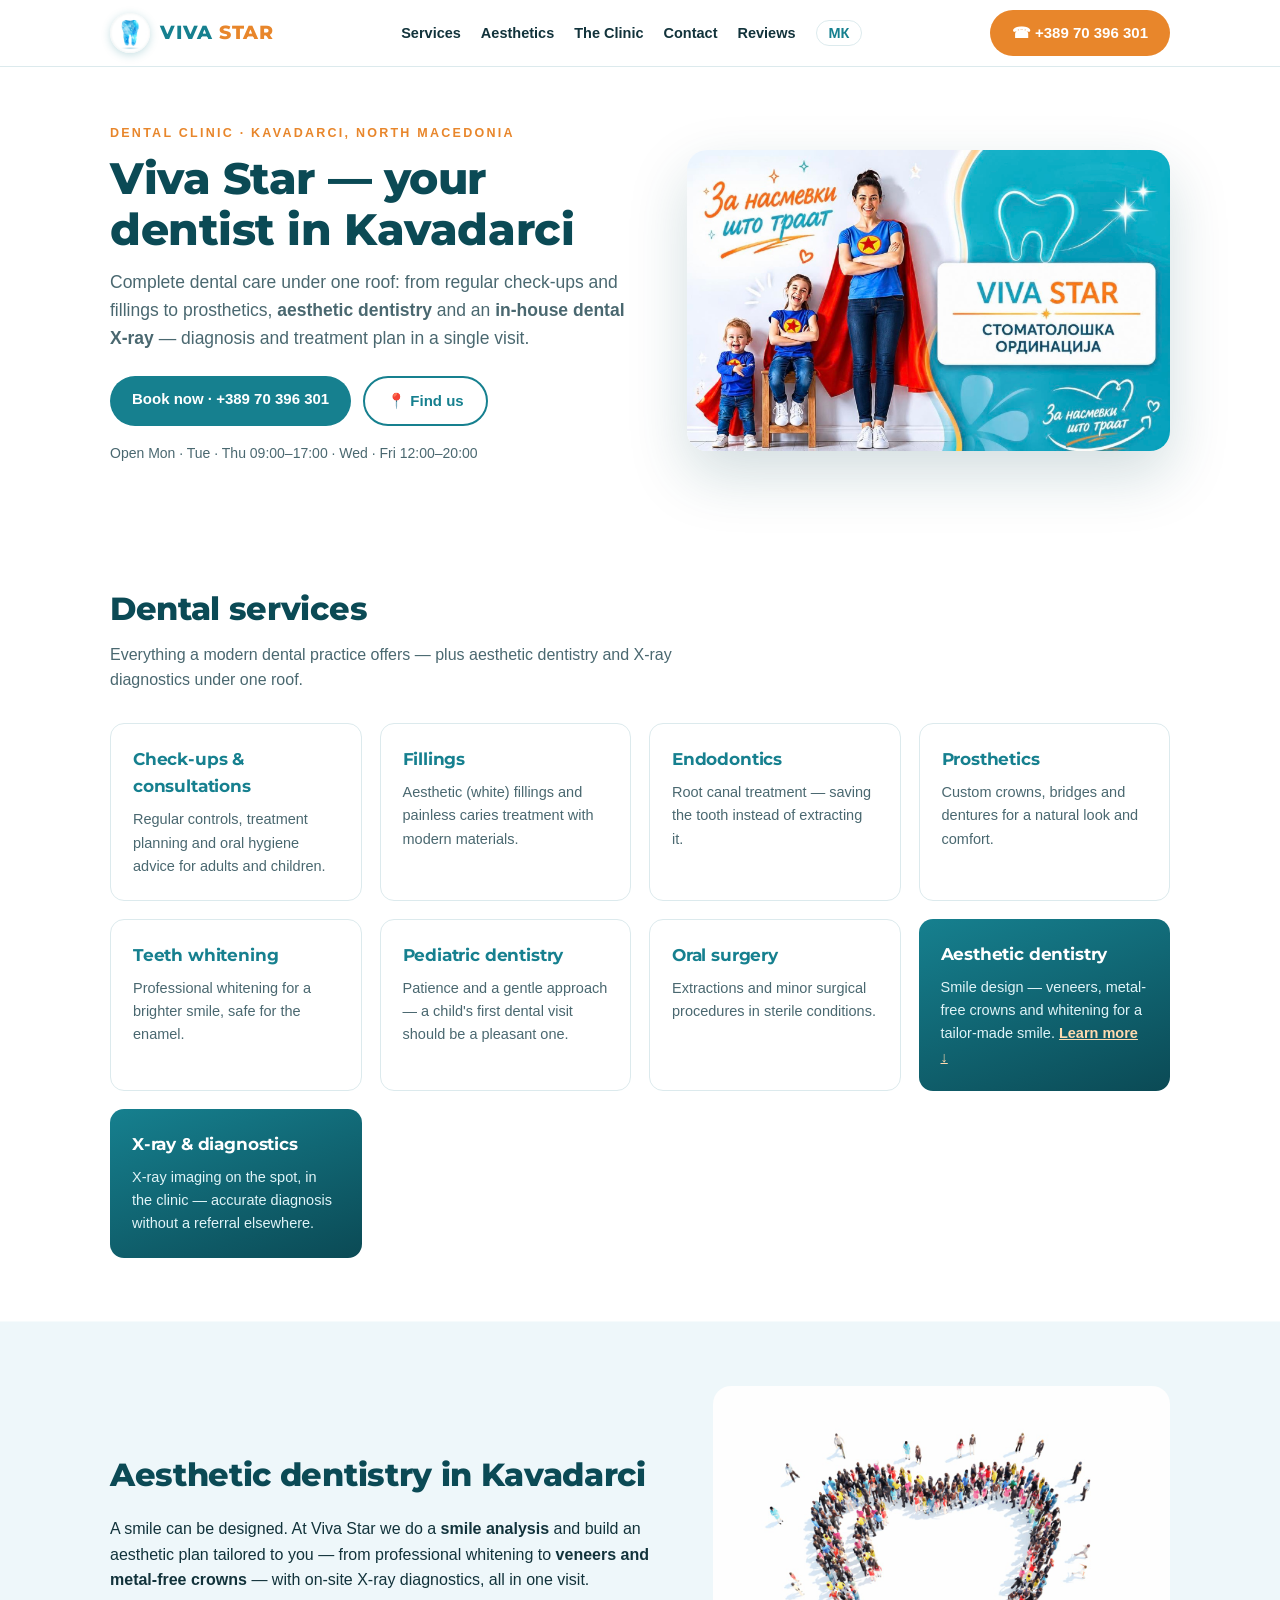
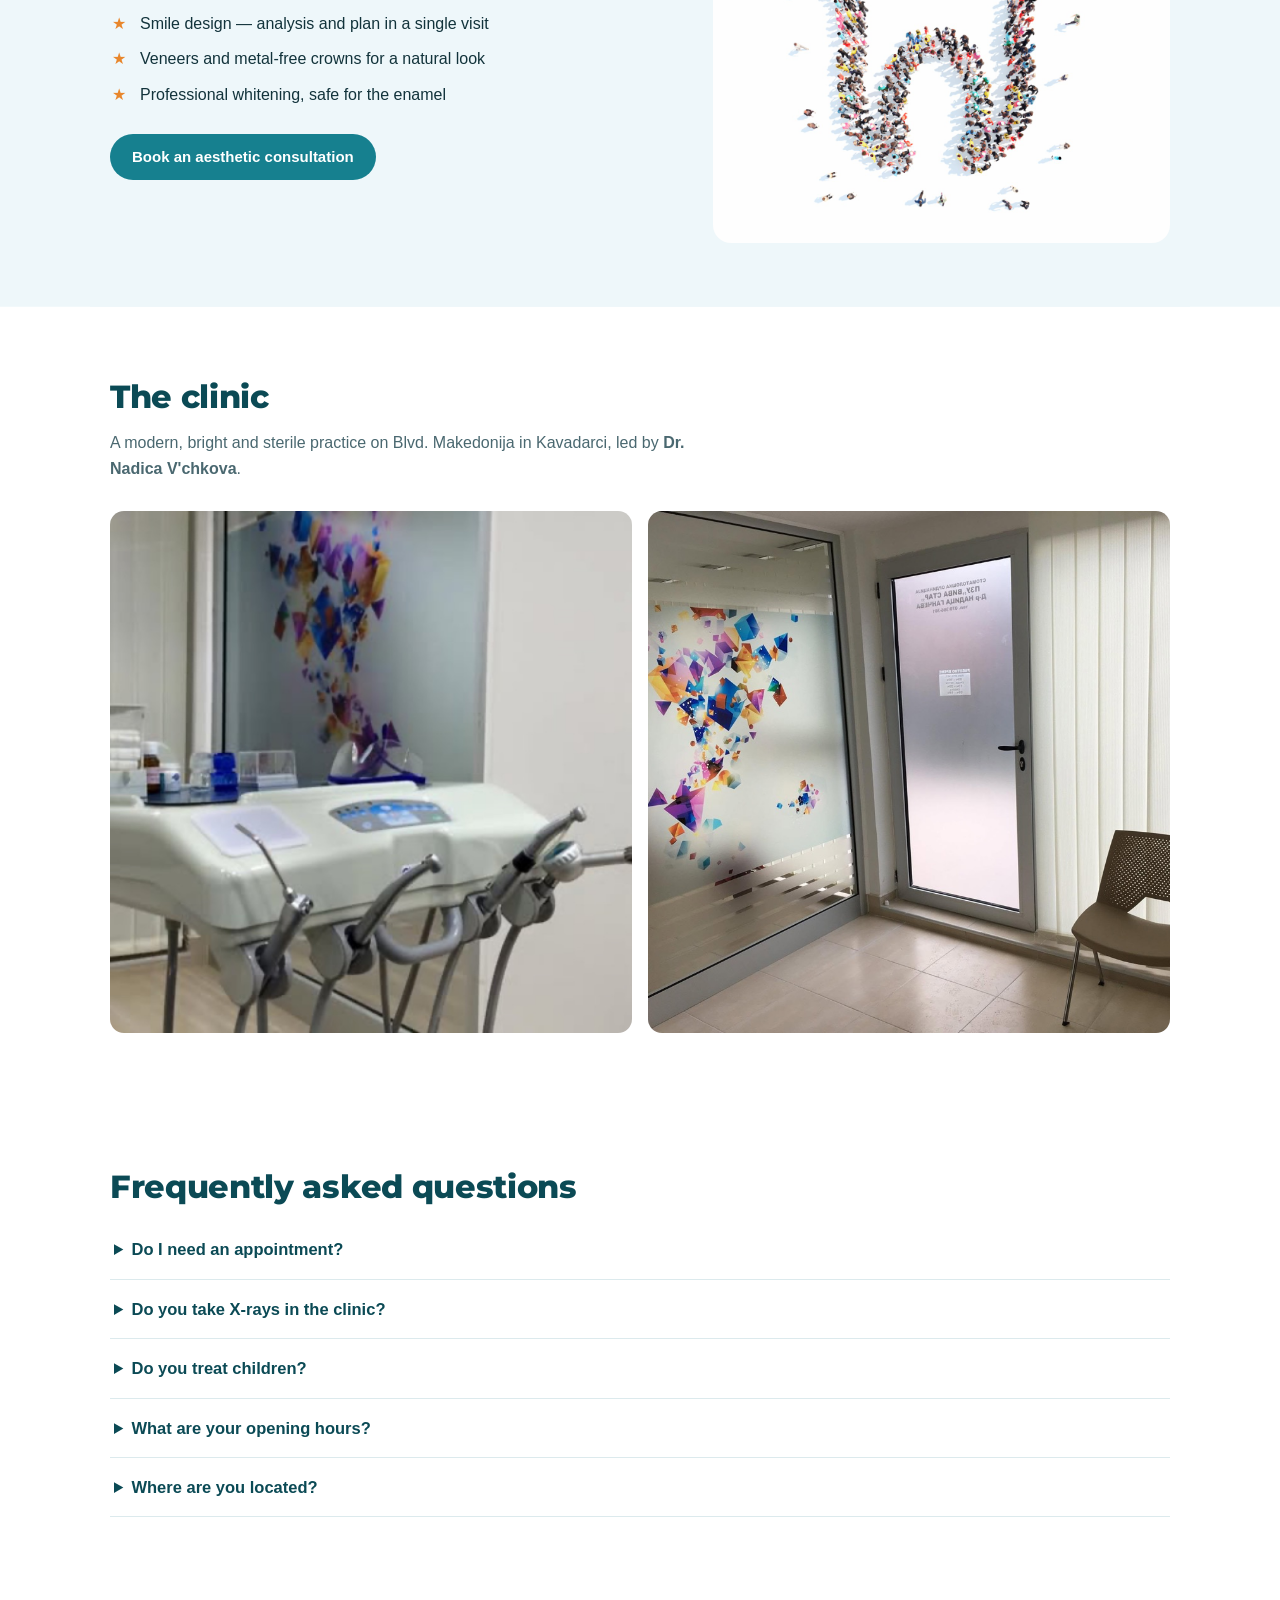
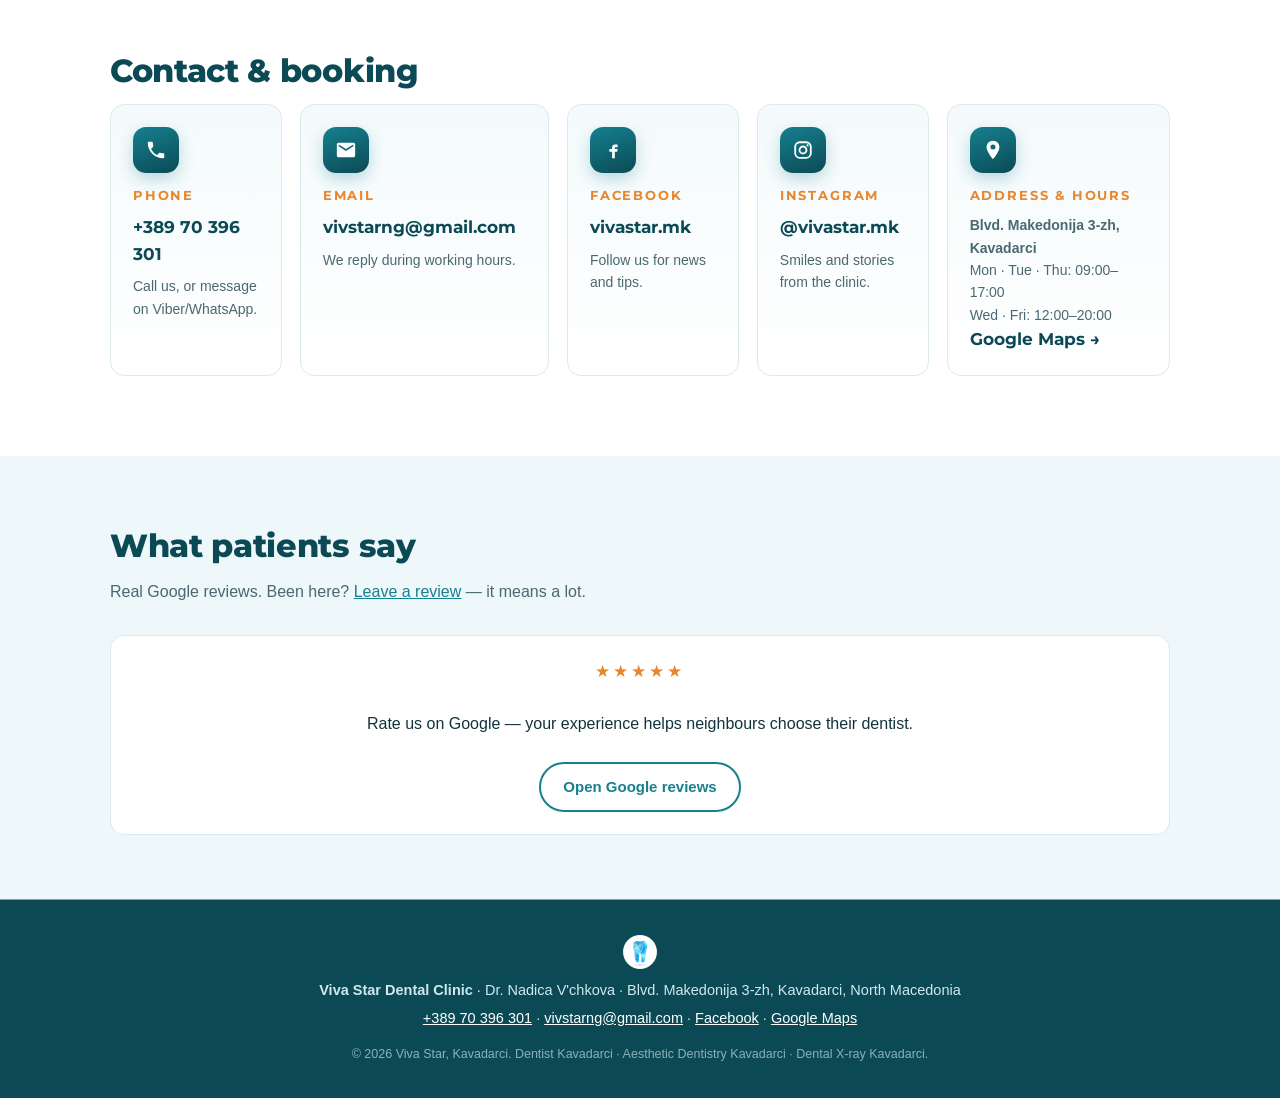
==== commit bb67f4e4: "Rename service to Рендген и дијагностика Co-Authored-By: Claude Fable 5 <noreply@anthropic.com>" ====
--- a/en/index.html
+++ b/en/index.html
@@ -67,7 +67,7 @@
       {"@type":"MedicalProcedure","name":"Pediatric dentistry"},
       {"@type":"MedicalProcedure","name":"Oral surgery and extractions"},
       {"@type":"MedicalProcedure","name":"Aesthetic dentistry (veneers, metal-free crowns, smile design)"},
-      {"@type":"MedicalProcedure","name":"In-house dental X-ray"}
+      {"@type":"MedicalProcedure","name":"In-house X-ray and diagnostics"}
     ]
   }
   </script>
@@ -134,7 +134,7 @@
       <article class="service"><h3>Pediatric dentistry</h3><p>Patience and a gentle approach — a child's first dental visit should be a pleasant one.</p></article>
       <article class="service"><h3>Oral surgery</h3><p>Extractions and minor surgical procedures in sterile conditions.</p></article>
       <article class="service featured"><h3>Aesthetic dentistry</h3><p>Smile design — veneers, metal-free crowns and whitening for a tailor-made smile. <a href="#aesthetics">Learn more ↓</a></p></article>
-      <article class="service featured"><h3>Dental X-ray</h3><p>X-ray imaging on the spot, in the clinic — accurate diagnosis without a referral elsewhere.</p></article>
+      <article class="service featured"><h3>X-ray &amp; diagnostics</h3><p>X-ray imaging on the spot, in the clinic — accurate diagnosis without a referral elsewhere.</p></article>
     </div>
   </section>
 
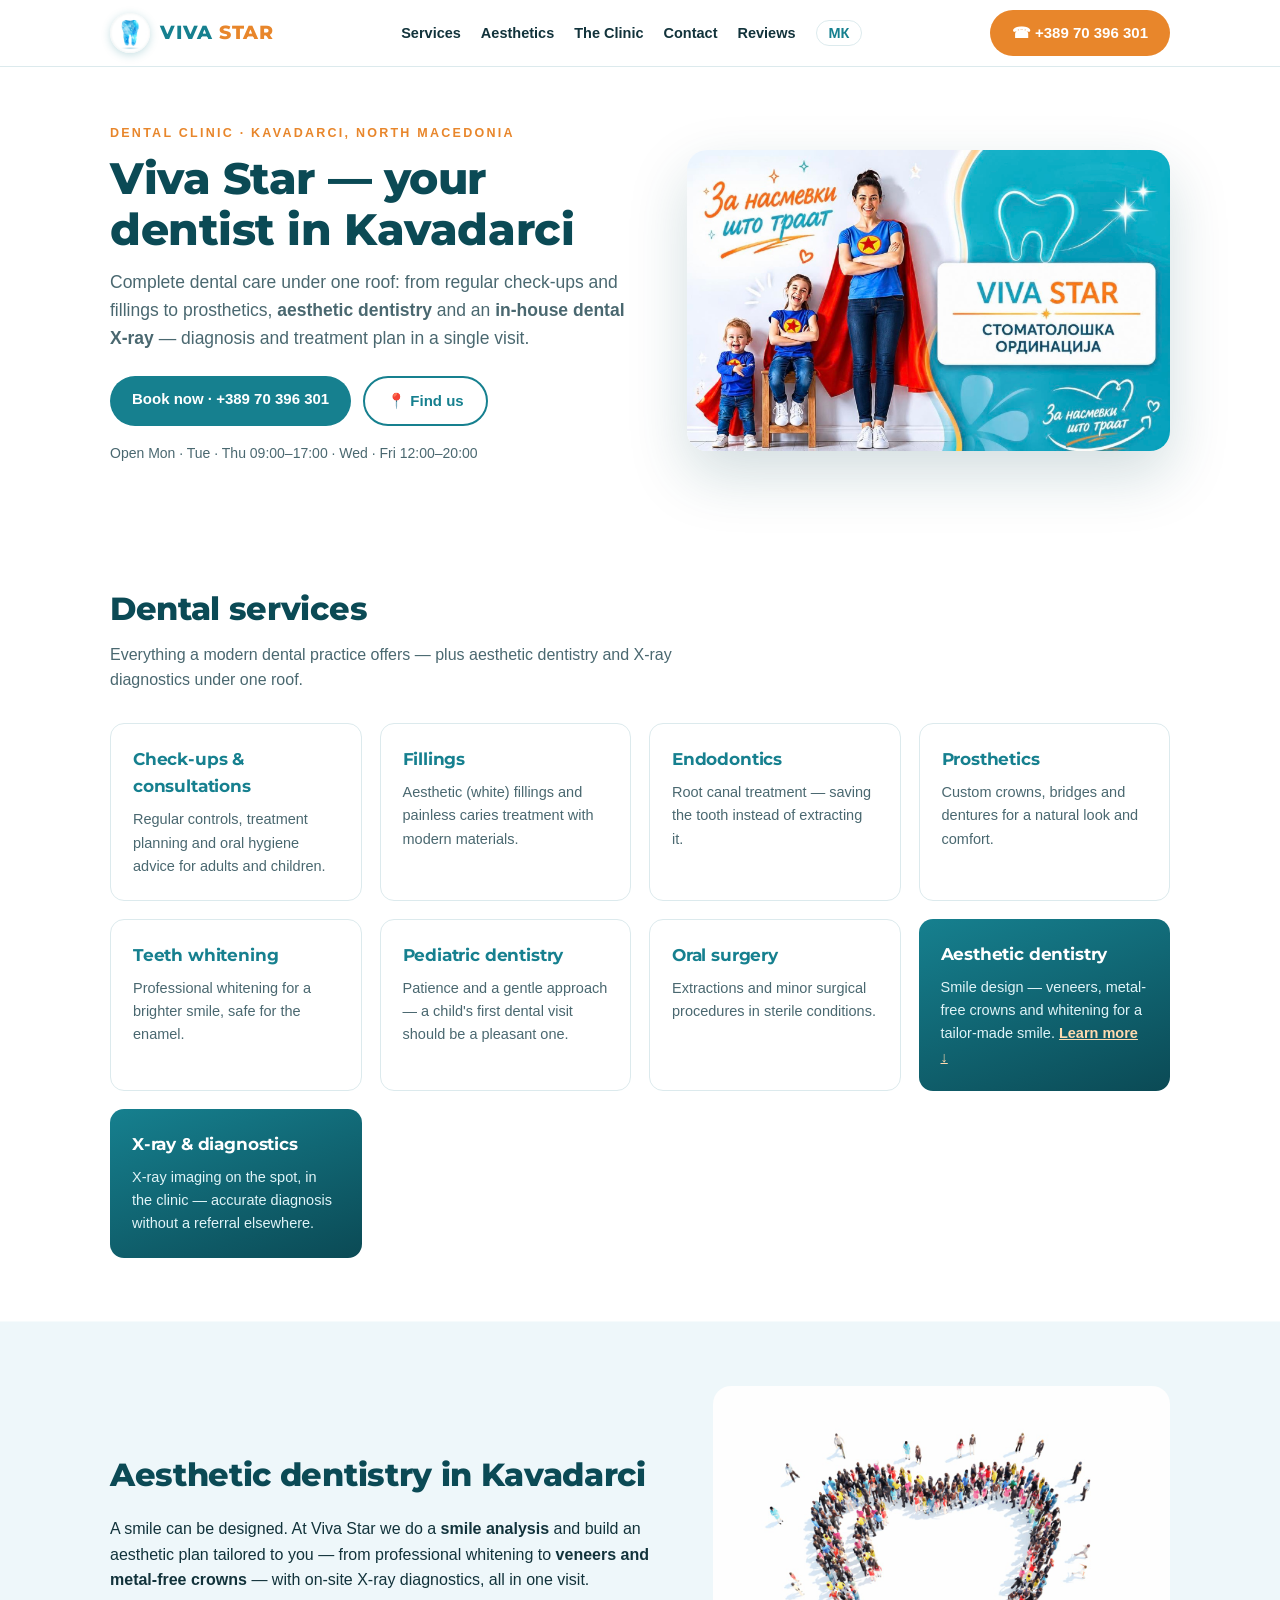
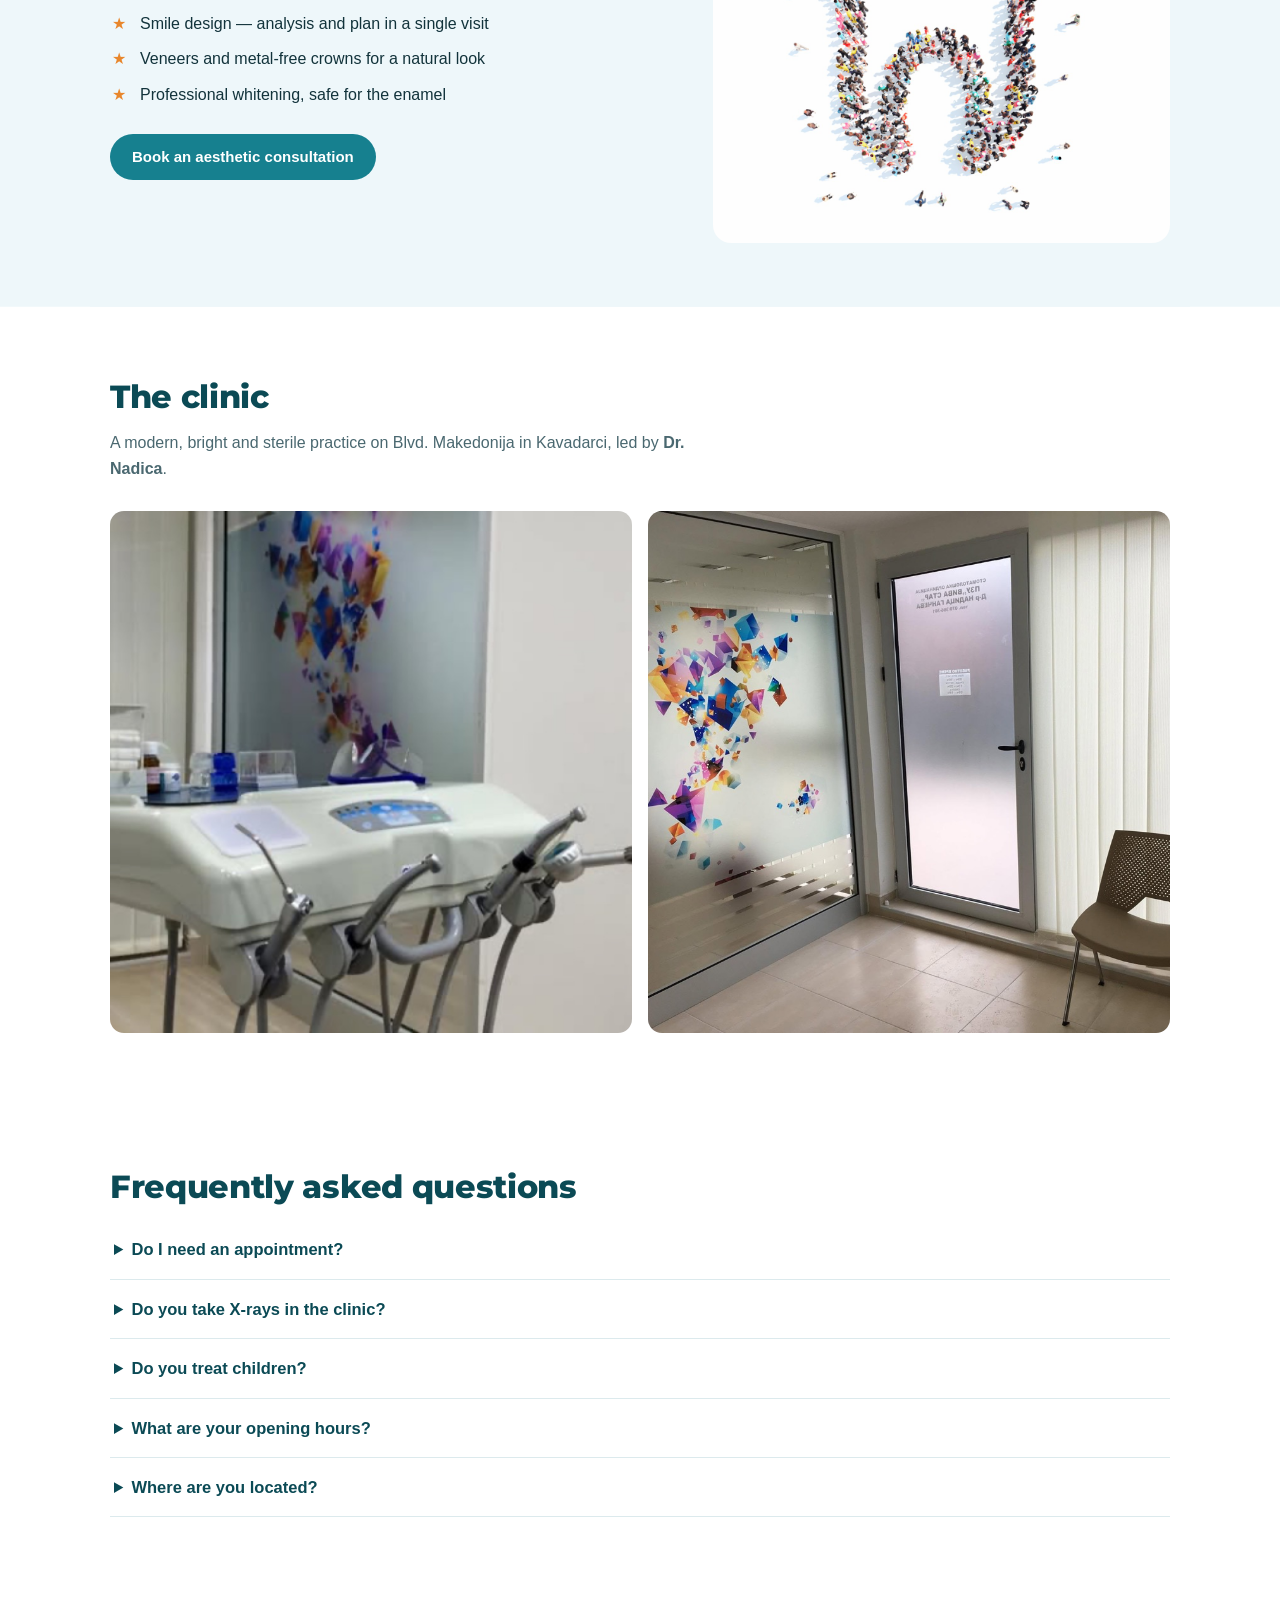
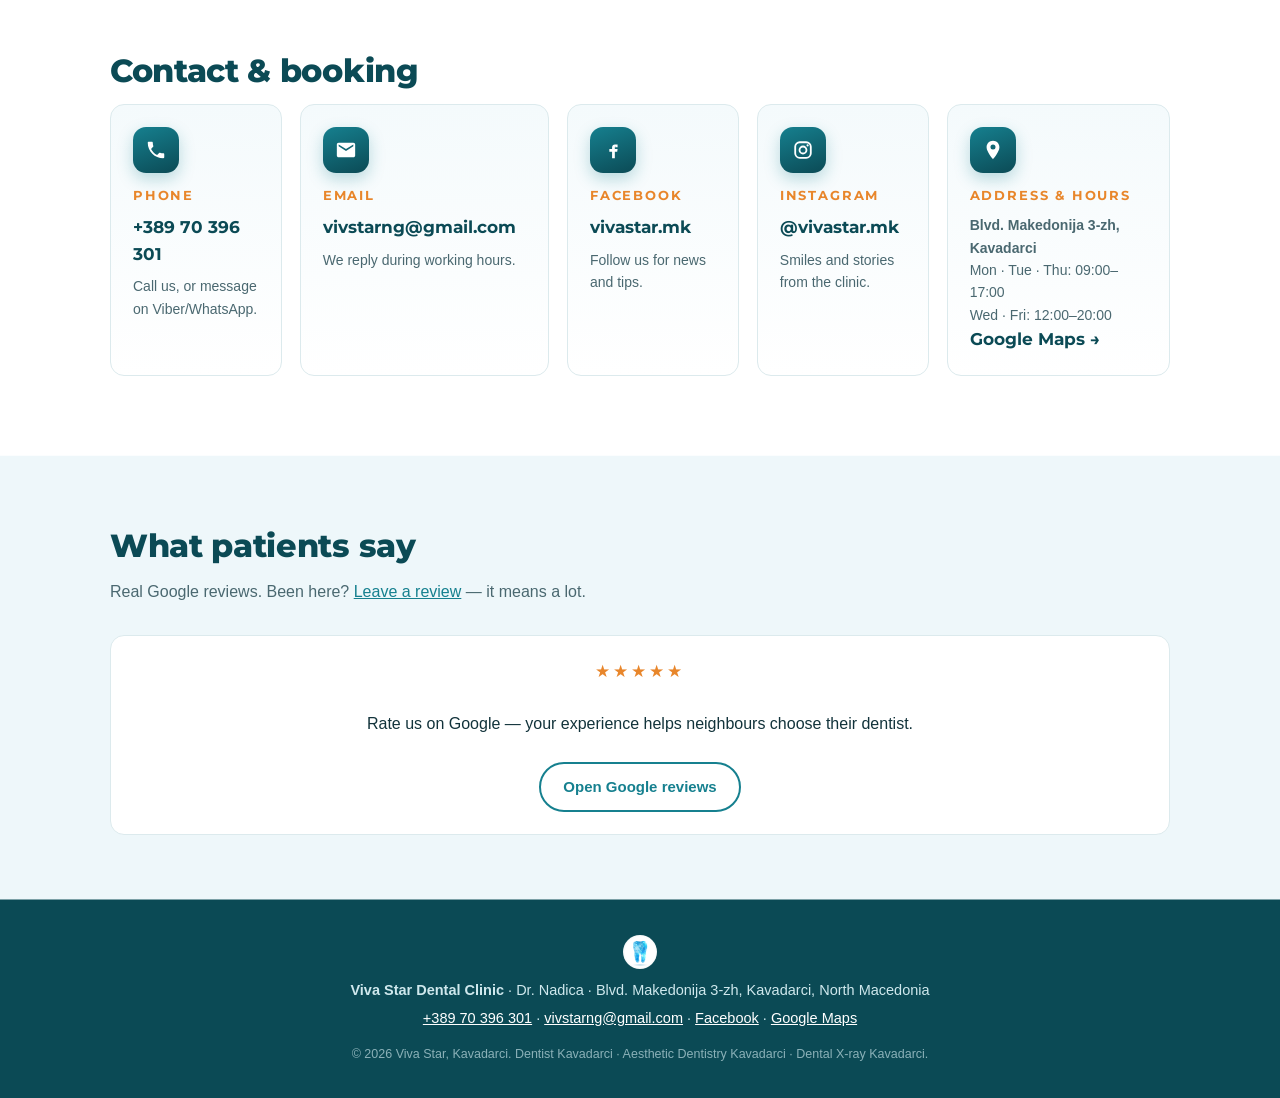
==== commit adfcf8d9: "Doctor name shortened to д-р Надица Co-Authored-By: Claude Fable 5 <noreply@anthropic.com>" ====
--- a/en/index.html
+++ b/en/index.html
@@ -4,7 +4,7 @@
   <meta charset="UTF-8">
   <meta name="viewport" content="width=device-width, initial-scale=1.0">
   <title>Viva Star Dental Clinic — Dentist in Kavadarci, North Macedonia | Aesthetic Dentistry &amp; X-ray</title>
-  <meta name="description" content="Viva Star dental clinic in Kavadarci, North Macedonia — Dr. Nadica V'chkova. Check-ups, fillings, prosthetics, whitening, pediatric dentistry, aesthetic dentistry and in-house dental X-ray. Call +389 70 396 301.">
+  <meta name="description" content="Viva Star dental clinic in Kavadarci, North Macedonia — Dr. Nadica. Check-ups, fillings, prosthetics, whitening, pediatric dentistry, aesthetic dentistry and in-house dental X-ray. Call +389 70 396 301.">
   <link rel="canonical" href="https://vivastar-dentistry.com/en/">
   <link rel="alternate" hreflang="mk" href="https://vivastar-dentistry.com/">
   <link rel="alternate" hreflang="en" href="https://vivastar-dentistry.com/en/">
@@ -57,7 +57,7 @@
       {"@type": "OpeningHoursSpecification", "dayOfWeek": ["Wednesday","Friday"], "opens": "12:00", "closes": "20:00"}
     ],
     "medicalSpecialty": ["Dentistry"],
-    "founder": { "@type": "Person", "name": "Dr. Nadica V'chkova", "jobTitle": "Doctor of Dental Medicine" },
+    "founder": { "@type": "Person", "name": "Dr. Nadica", "jobTitle": "Doctor of Dental Medicine" },
     "availableService": [
       {"@type":"MedicalProcedure","name":"Dental check-up and consultation"},
       {"@type":"MedicalProcedure","name":"Fillings and caries treatment"},
@@ -156,7 +156,7 @@
 
   <section class="section" id="clinic">
     <h2>The clinic</h2>
-    <p class="section-sub">A modern, bright and sterile practice on Blvd. Makedonija in Kavadarci, led by <strong>Dr. Nadica V'chkova</strong>.</p>
+    <p class="section-sub">A modern, bright and sterile practice on Blvd. Makedonija in Kavadarci, led by <strong>Dr. Nadica</strong>.</p>
     <div class="gallery">
       <img src="../assets/ordinacija-stolica.jpg" alt="Dental chair and equipment at Viva Star clinic Kavadarci" width="550" height="550" loading="lazy">
       <img src="../assets/cekalna.jpg" alt="Waiting room with crystal mural at Viva Star dental clinic Kavadarci" width="550" height="412" loading="lazy">
@@ -242,7 +242,7 @@
 
 <footer class="site-footer">
   <img src="../assets/logo-tooth.png" alt="" width="34" height="34" loading="lazy">
-  <p><strong>Viva Star Dental Clinic</strong> · Dr. Nadica V'chkova · Blvd. Makedonija 3-zh, Kavadarci, North Macedonia</p>
+  <p><strong>Viva Star Dental Clinic</strong> · Dr. Nadica · Blvd. Makedonija 3-zh, Kavadarci, North Macedonia</p>
   <p><a href="tel:+38970396301">+389 70 396 301</a> · <a href="mailto:vivstarng@gmail.com">vivstarng@gmail.com</a> · <a href="https://www.facebook.com/vivastar.mk" rel="noopener">Facebook</a> · <a href="https://maps.app.goo.gl/vikArWwnkr5YXC3K7" rel="noopener">Google Maps</a></p>
   <p class="fineprint">© 2026 Viva Star, Kavadarci. Dentist Kavadarci · Aesthetic Dentistry Kavadarci · Dental X-ray Kavadarci.</p>
 </footer>
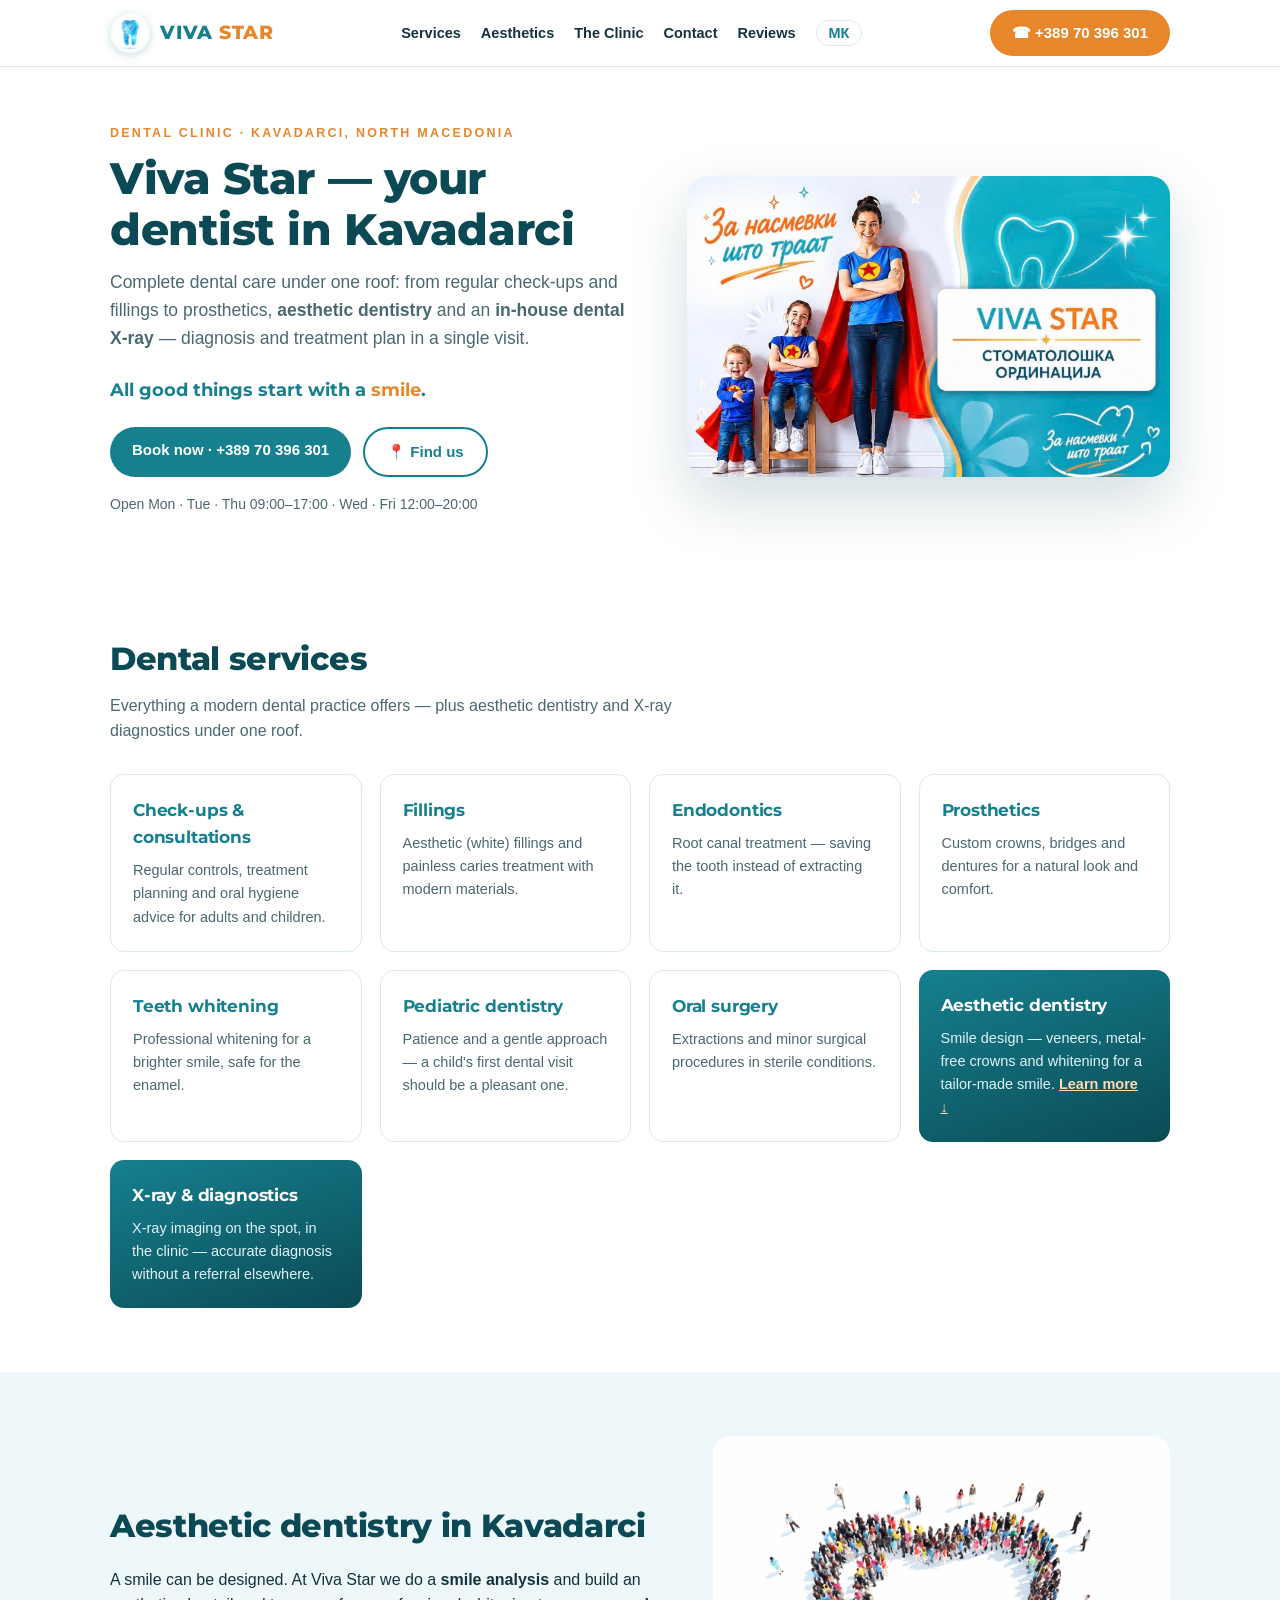
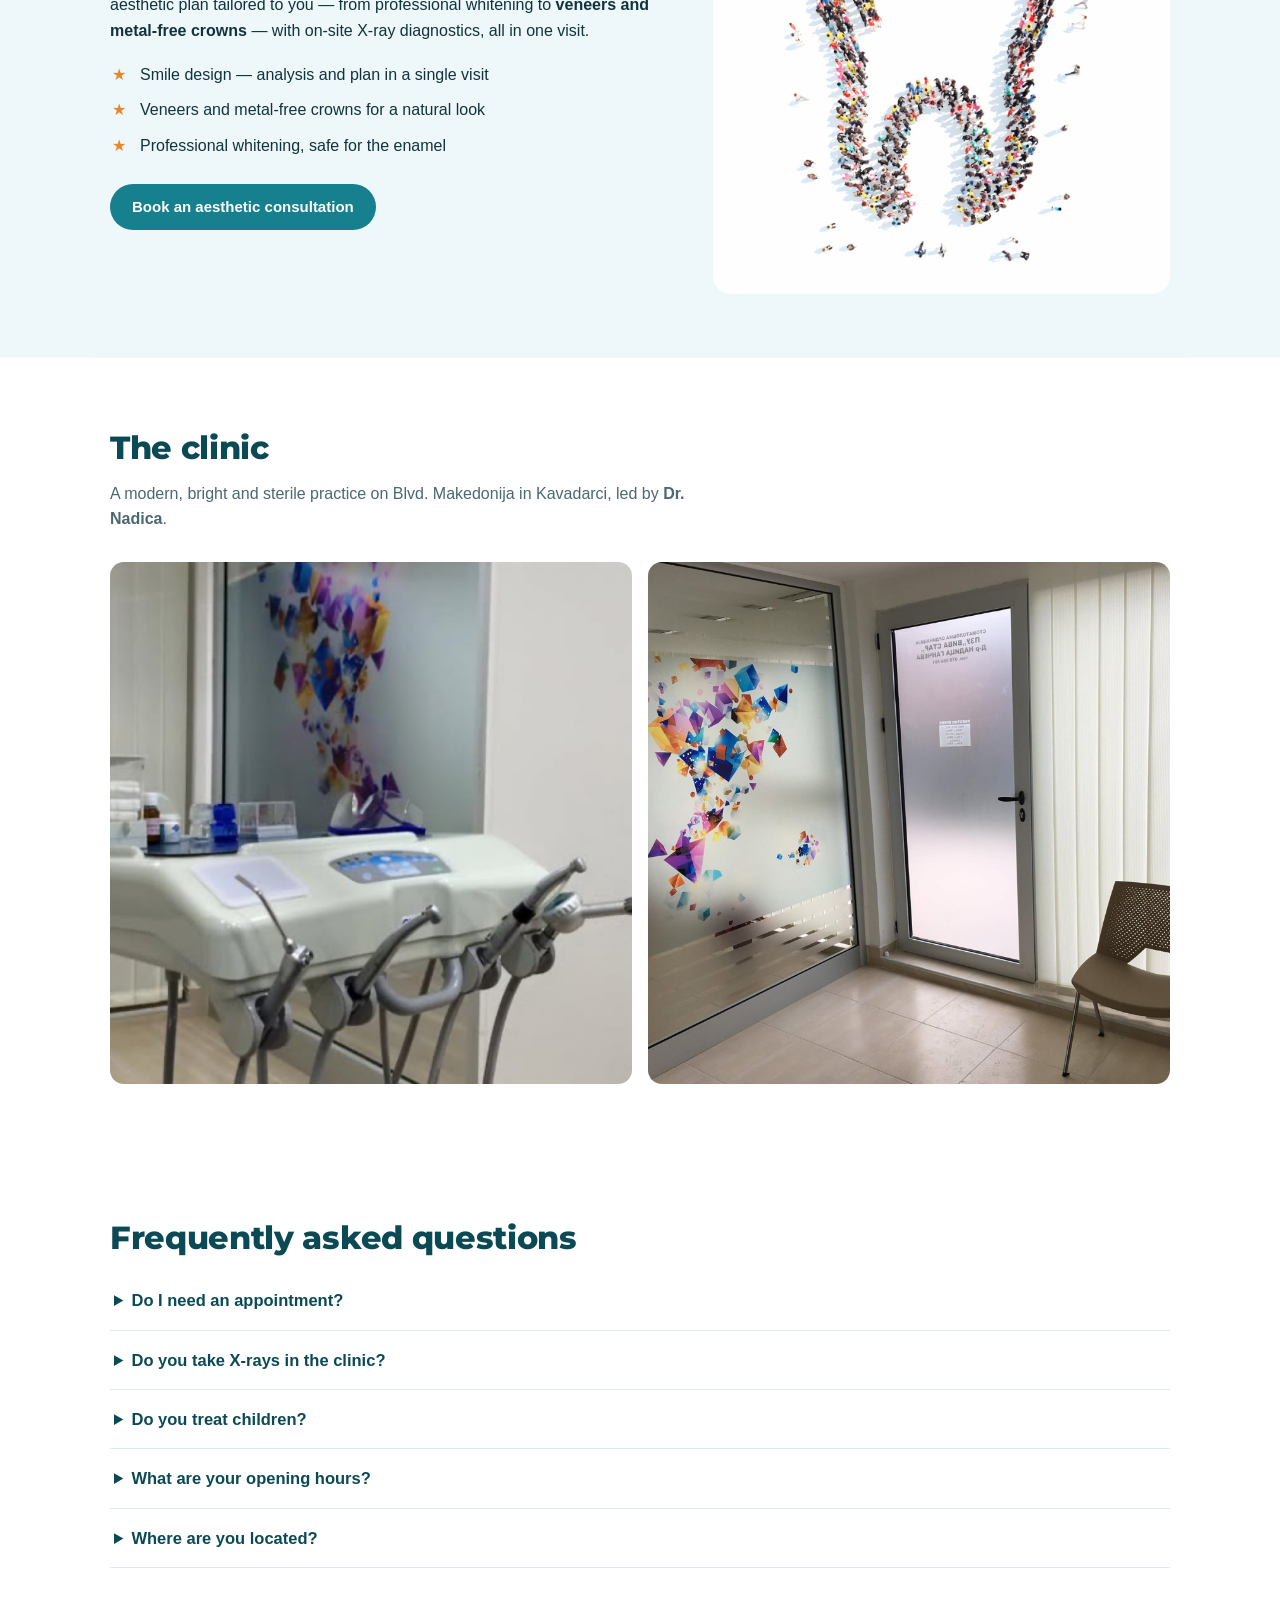
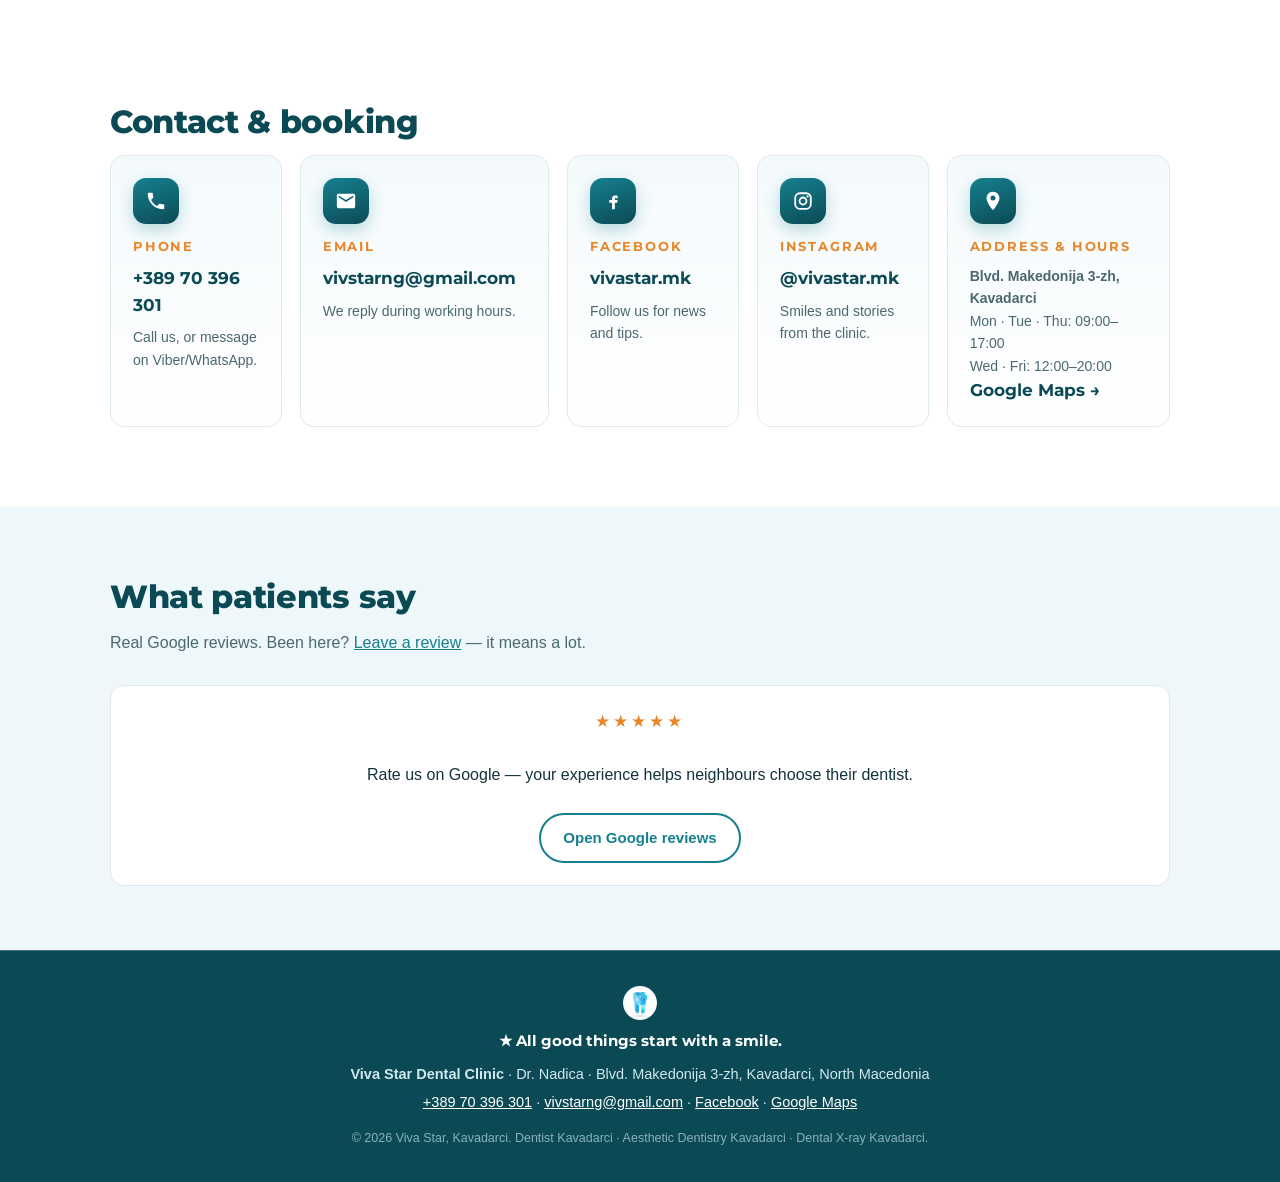
==== commit 28b8b5b6: "Add clinic motto to hero, footer and llms.txt Co-Authored-By: Claude Fable 5 <noreply@anthropic.com>" ====
--- a/en/index.html
+++ b/en/index.html
@@ -111,6 +111,7 @@
       <p class="eyebrow">Dental clinic · Kavadarci, North Macedonia</p>
       <h1>Viva Star — your dentist in Kavadarci</h1>
       <p class="lede">Complete dental care under one roof: from regular check-ups and fillings to prosthetics, <strong>aesthetic dentistry</strong> and an <strong>in-house dental X-ray</strong> — diagnosis and treatment plan in a single visit.</p>
+      <p class="motto">All good things start with a <b>smile</b>.</p>
       <div class="hero-cta">
         <a class="btn btn-primary" href="tel:+38970396301">Book now · +389 70 396 301</a>
         <a class="btn btn-ghost" href="https://maps.app.goo.gl/vikArWwnkr5YXC3K7" rel="noopener" target="_blank">📍 Find us</a>
@@ -242,6 +243,7 @@
 
 <footer class="site-footer">
   <img src="../assets/logo-tooth.png" alt="" width="34" height="34" loading="lazy">
+  <p class="footer-motto">★ All good things start with a smile.</p>
   <p><strong>Viva Star Dental Clinic</strong> · Dr. Nadica · Blvd. Makedonija 3-zh, Kavadarci, North Macedonia</p>
   <p><a href="tel:+38970396301">+389 70 396 301</a> · <a href="mailto:vivstarng@gmail.com">vivstarng@gmail.com</a> · <a href="https://www.facebook.com/vivastar.mk" rel="noopener">Facebook</a> · <a href="https://maps.app.goo.gl/vikArWwnkr5YXC3K7" rel="noopener">Google Maps</a></p>
   <p class="fineprint">© 2026 Viva Star, Kavadarci. Dentist Kavadarci · Aesthetic Dentistry Kavadarci · Dental X-ray Kavadarci.</p>
--- a/css/style.css
+++ b/css/style.css
@@ -36,6 +36,9 @@
 .eyebrow{ text-transform:uppercase; letter-spacing:.18em; font-size:12.5px; font-weight:700; color:var(--orange); margin:0 0 10px; }
 .hero h1{ font-size:clamp(30px,4.4vw,44px); font-weight:800; color:var(--teal-deep); margin:0 0 14px; line-height:1.15; }
 .hero .lede{ font-size:17.5px; color:var(--ink-soft); margin:0 0 24px; }
+.motto{ font-family:var(--font-display); font-size:18px; font-weight:700; color:var(--teal); margin:0 0 22px; }
+.motto b{ color:var(--orange); }
+.footer-motto{ font-family:var(--font-display); font-weight:700; font-size:16px; color:#fff !important; margin-bottom:10px !important; }
 .hero-cta{ display:flex; gap:12px; flex-wrap:wrap; }
 .hero-hours{ margin-top:16px; font-size:14px; color:var(--ink-soft); }
 .hero-photo{ position:relative; }
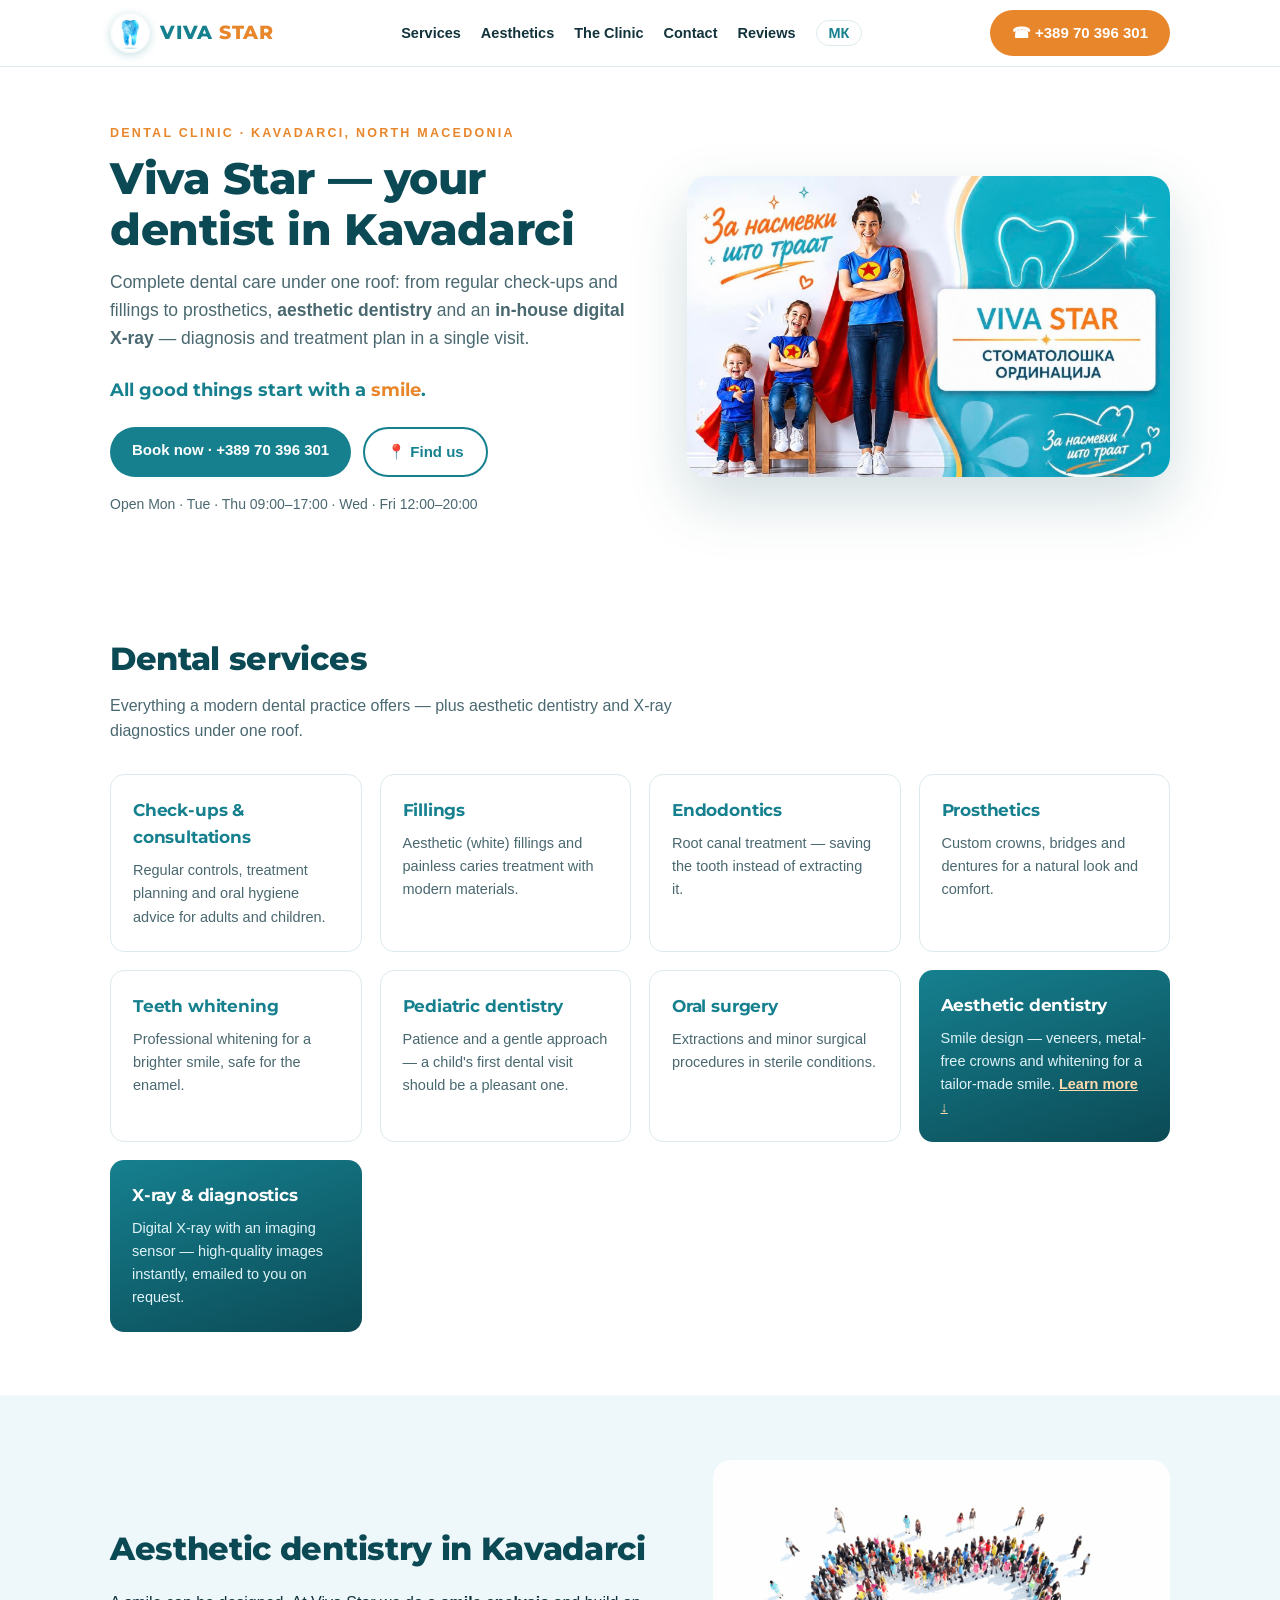
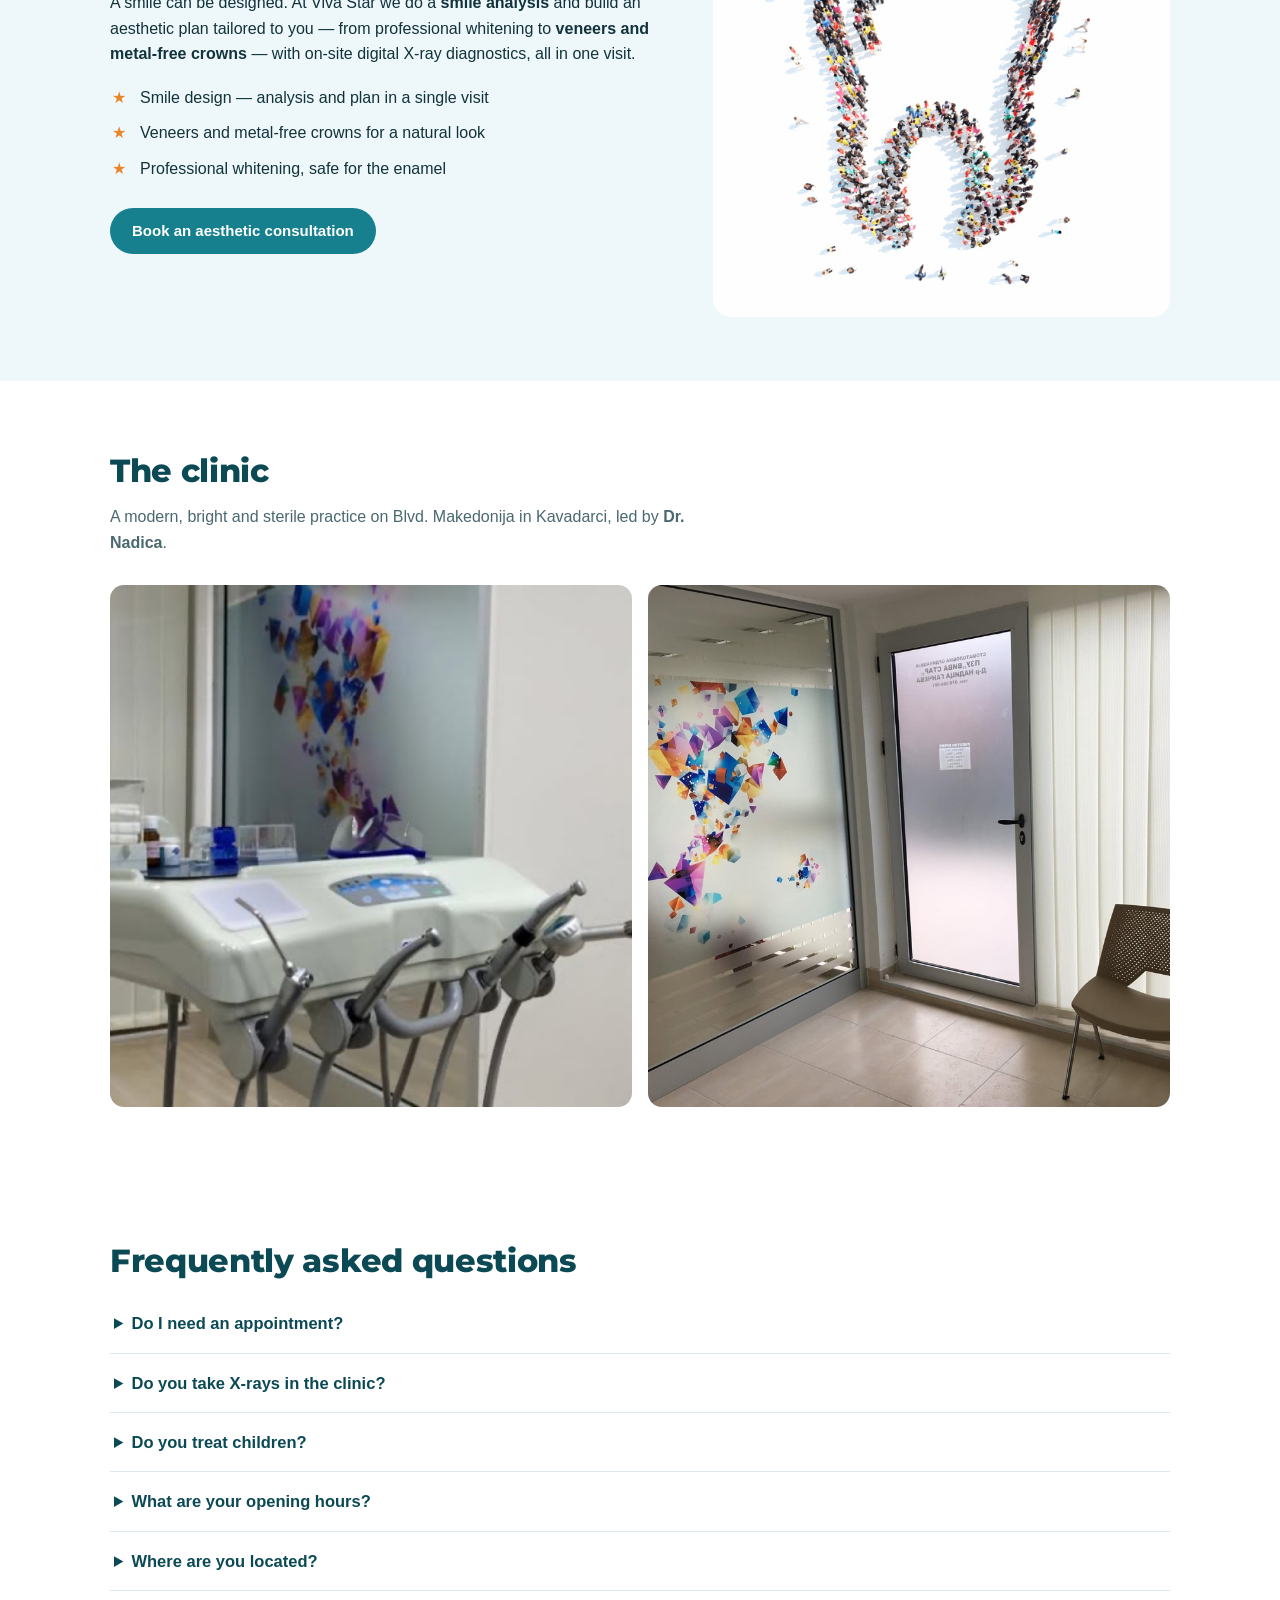
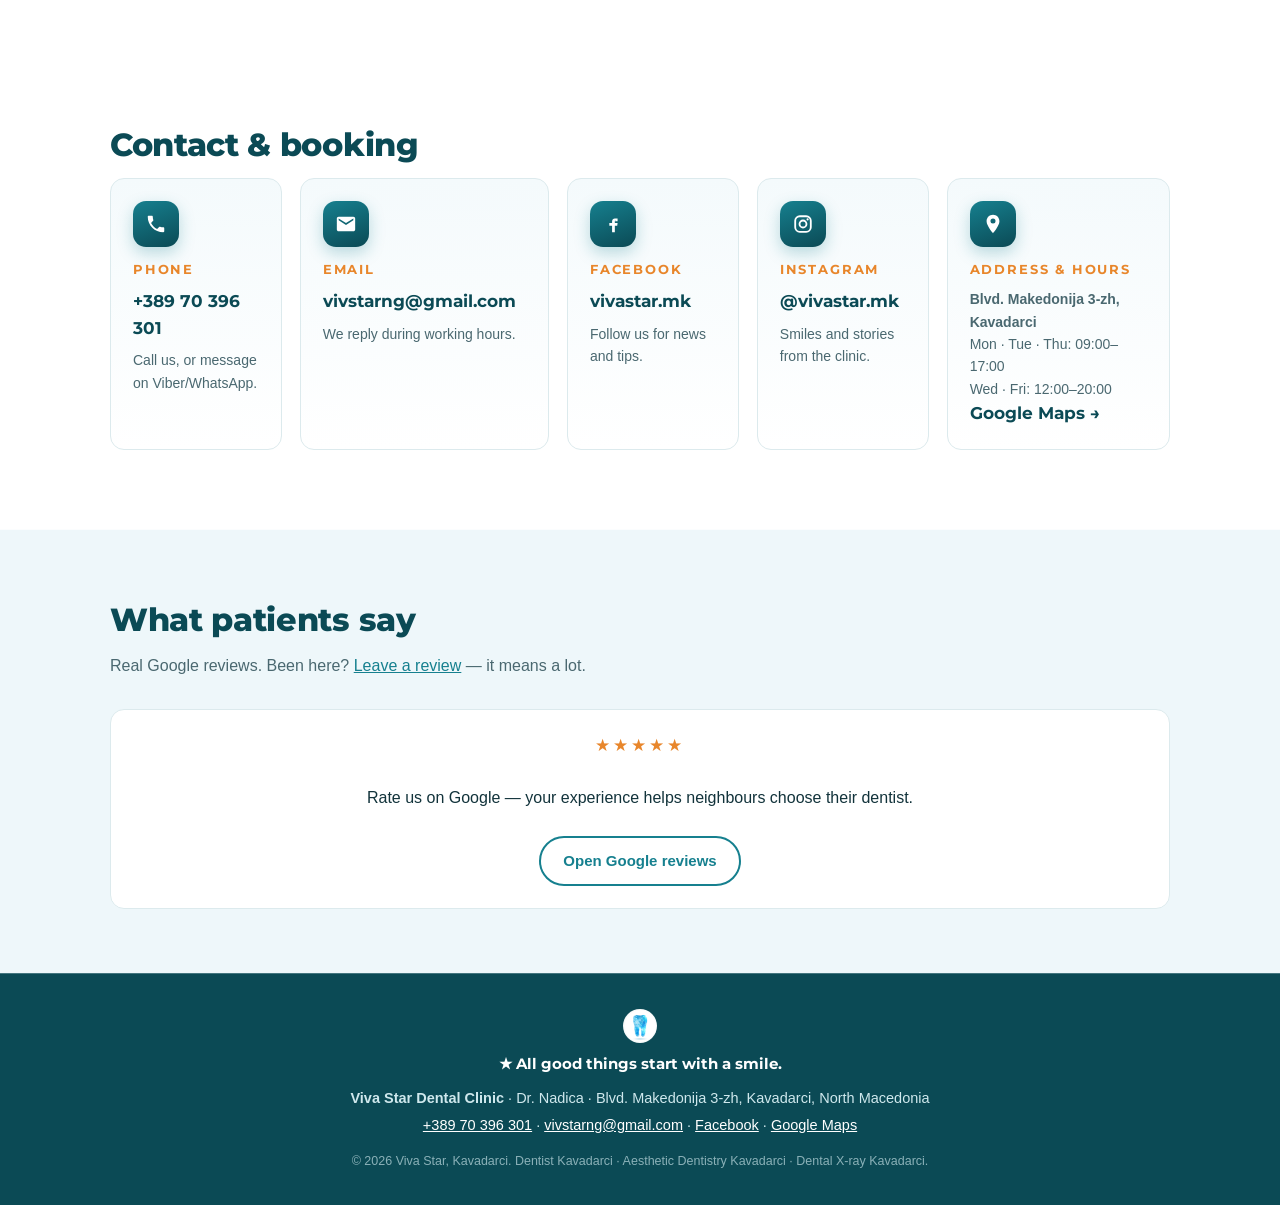
==== commit 442cff58: "Digital X-ray with sensor, images emailed to patients Co-Authored-By: Claude Fable 5 <noreply@anthro" ====
--- a/en/index.html
+++ b/en/index.html
@@ -67,7 +67,7 @@
       {"@type":"MedicalProcedure","name":"Pediatric dentistry"},
       {"@type":"MedicalProcedure","name":"Oral surgery and extractions"},
       {"@type":"MedicalProcedure","name":"Aesthetic dentistry (veneers, metal-free crowns, smile design)"},
-      {"@type":"MedicalProcedure","name":"In-house X-ray and diagnostics"}
+      {"@type":"MedicalProcedure","name":"In-house digital X-ray and diagnostics"}
     ]
   }
   </script>
@@ -77,7 +77,7 @@
     "@type": "FAQPage",
     "mainEntity": [
       {"@type":"Question","name":"Do I need an appointment at Viva Star?","acceptedAnswer":{"@type":"Answer","text":"Yes — call +389 70 396 301 to book. For acute pain we do our best to see you the same day."}},
-      {"@type":"Question","name":"Does Viva Star have a dental X-ray on site?","acceptedAnswer":{"@type":"Answer","text":"Yes, we take dental X-rays in the clinic, so you get diagnosis and a treatment plan in a single visit."}},
+      {"@type":"Question","name":"Does Viva Star have a dental X-ray on site?","acceptedAnswer":{"@type":"Answer","text":"Yes, we have a digital X-ray with a sensor — a high-quality image instantly, emailed to you on request."}},
       {"@type":"Question","name":"Do you treat children?","acceptedAnswer":{"@type":"Answer","text":"Yes — pediatric dentistry is part of our everyday work, with a gentle approach for children."}},
       {"@type":"Question","name":"What are the opening hours?","acceptedAnswer":{"@type":"Answer","text":"Monday, Tuesday and Thursday 09:00–17:00; Wednesday and Friday 12:00–20:00. Weekends closed."}},
       {"@type":"Question","name":"Where is Viva Star located?","acceptedAnswer":{"@type":"Answer","text":"Blvd. Makedonija 3-zh, Kavadarci, North Macedonia."}}
@@ -110,7 +110,7 @@
     <div class="hero-text">
       <p class="eyebrow">Dental clinic · Kavadarci, North Macedonia</p>
       <h1>Viva Star — your dentist in Kavadarci</h1>
-      <p class="lede">Complete dental care under one roof: from regular check-ups and fillings to prosthetics, <strong>aesthetic dentistry</strong> and an <strong>in-house dental X-ray</strong> — diagnosis and treatment plan in a single visit.</p>
+      <p class="lede">Complete dental care under one roof: from regular check-ups and fillings to prosthetics, <strong>aesthetic dentistry</strong> and an <strong>in-house digital X-ray</strong> — diagnosis and treatment plan in a single visit.</p>
       <p class="motto">All good things start with a <b>smile</b>.</p>
       <div class="hero-cta">
         <a class="btn btn-primary" href="tel:+38970396301">Book now · +389 70 396 301</a>
@@ -135,7 +135,7 @@
       <article class="service"><h3>Pediatric dentistry</h3><p>Patience and a gentle approach — a child's first dental visit should be a pleasant one.</p></article>
       <article class="service"><h3>Oral surgery</h3><p>Extractions and minor surgical procedures in sterile conditions.</p></article>
       <article class="service featured"><h3>Aesthetic dentistry</h3><p>Smile design — veneers, metal-free crowns and whitening for a tailor-made smile. <a href="#aesthetics">Learn more ↓</a></p></article>
-      <article class="service featured"><h3>X-ray &amp; diagnostics</h3><p>X-ray imaging on the spot, in the clinic — accurate diagnosis without a referral elsewhere.</p></article>
+      <article class="service featured"><h3>X-ray &amp; diagnostics</h3><p>Digital X-ray with an imaging sensor — high-quality images instantly, emailed to you on request.</p></article>
     </div>
   </section>
 
@@ -143,7 +143,7 @@
     <div class="split">
       <div>
         <h2>Aesthetic dentistry in Kavadarci</h2>
-        <p>A smile can be designed. At Viva Star we do a <strong>smile analysis</strong> and build an aesthetic plan tailored to you — from professional whitening to <strong>veneers and metal-free crowns</strong> — with on-site X-ray diagnostics, all in one visit.</p>
+        <p>A smile can be designed. At Viva Star we do a <strong>smile analysis</strong> and build an aesthetic plan tailored to you — from professional whitening to <strong>veneers and metal-free crowns</strong> — with on-site digital X-ray diagnostics, all in one visit.</p>
         <ul class="checks">
           <li>Smile design — analysis and plan in a single visit</li>
           <li>Veneers and metal-free crowns for a natural look</li>
@@ -175,7 +175,7 @@
       </details>
       <details>
         <summary>Do you take X-rays in the clinic?</summary>
-        <p>Yes. We have a dental X-ray on site, so you get your diagnosis and treatment plan in the same visit.</p>
+        <p>Yes — we have a digital X-ray with an imaging sensor. The image is high-quality, ready instantly, and we can email it to you.</p>
       </details>
       <details>
         <summary>Do you treat children?</summary>
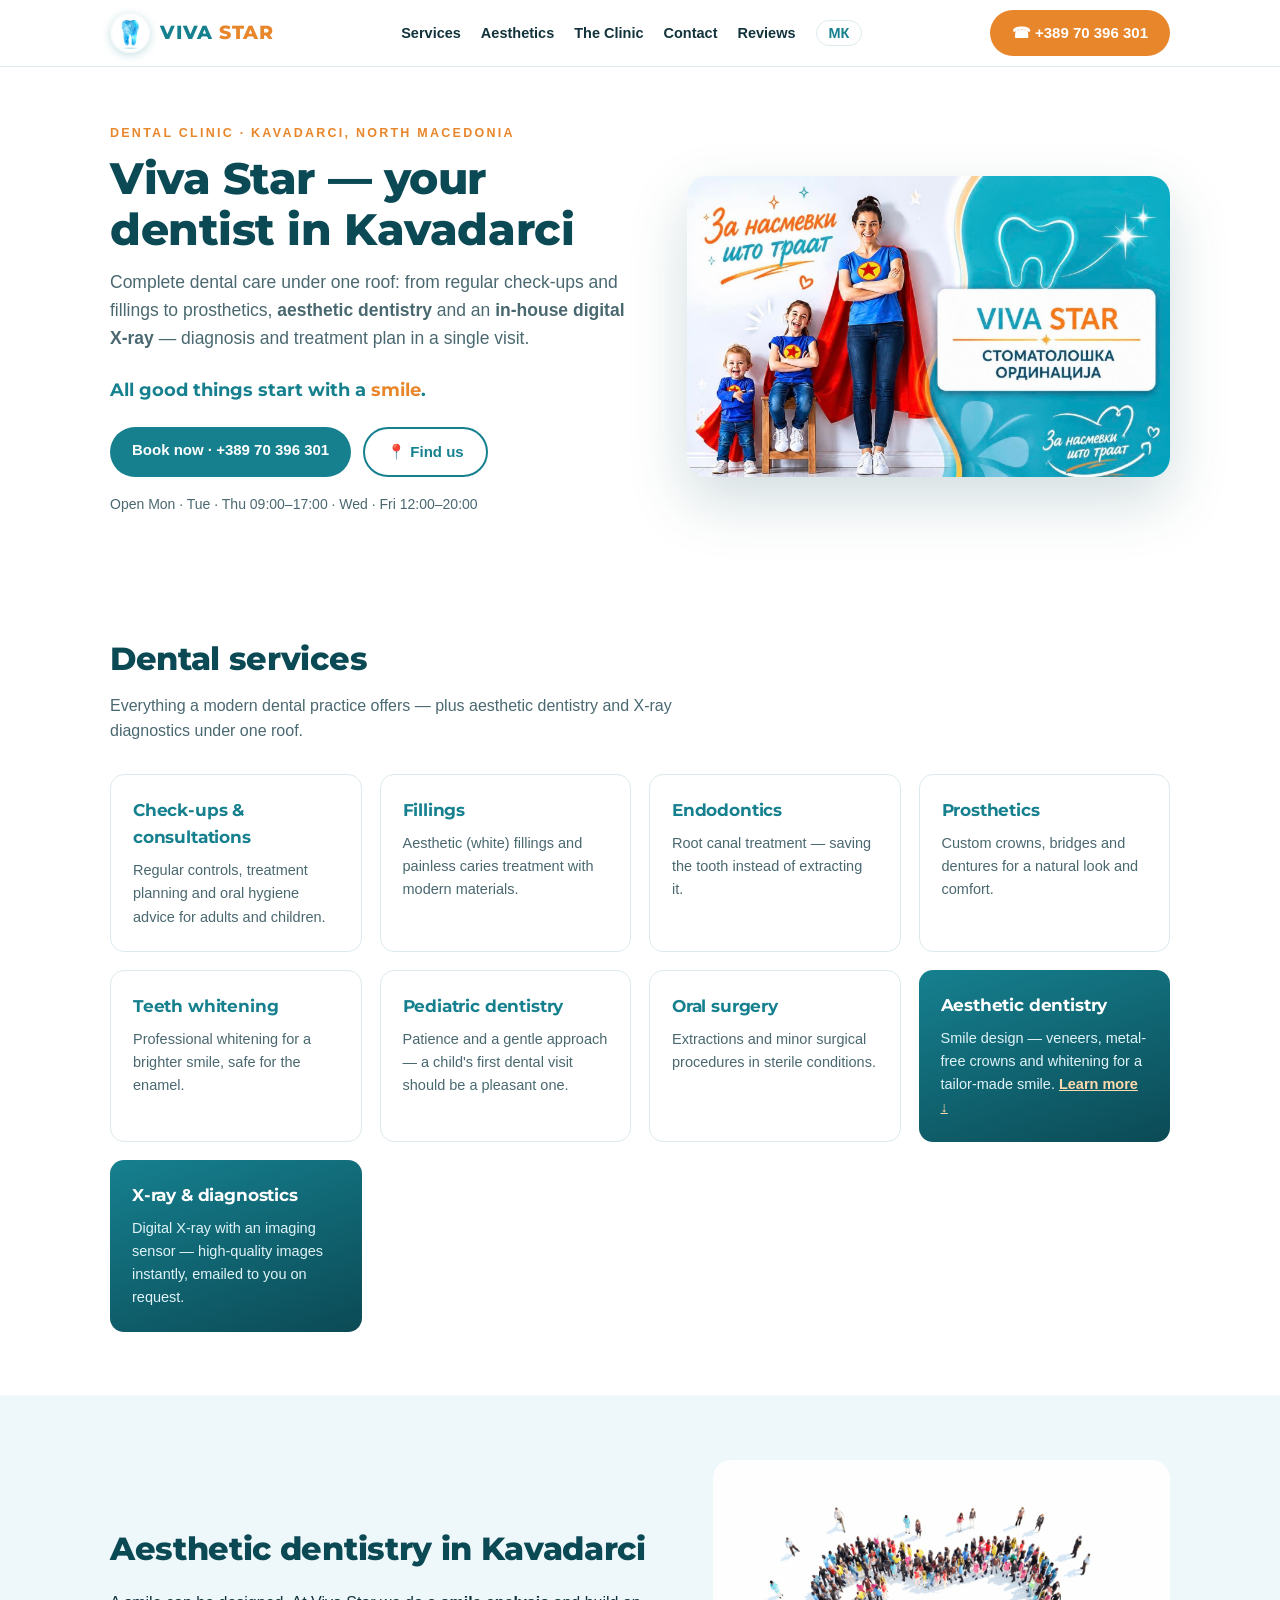
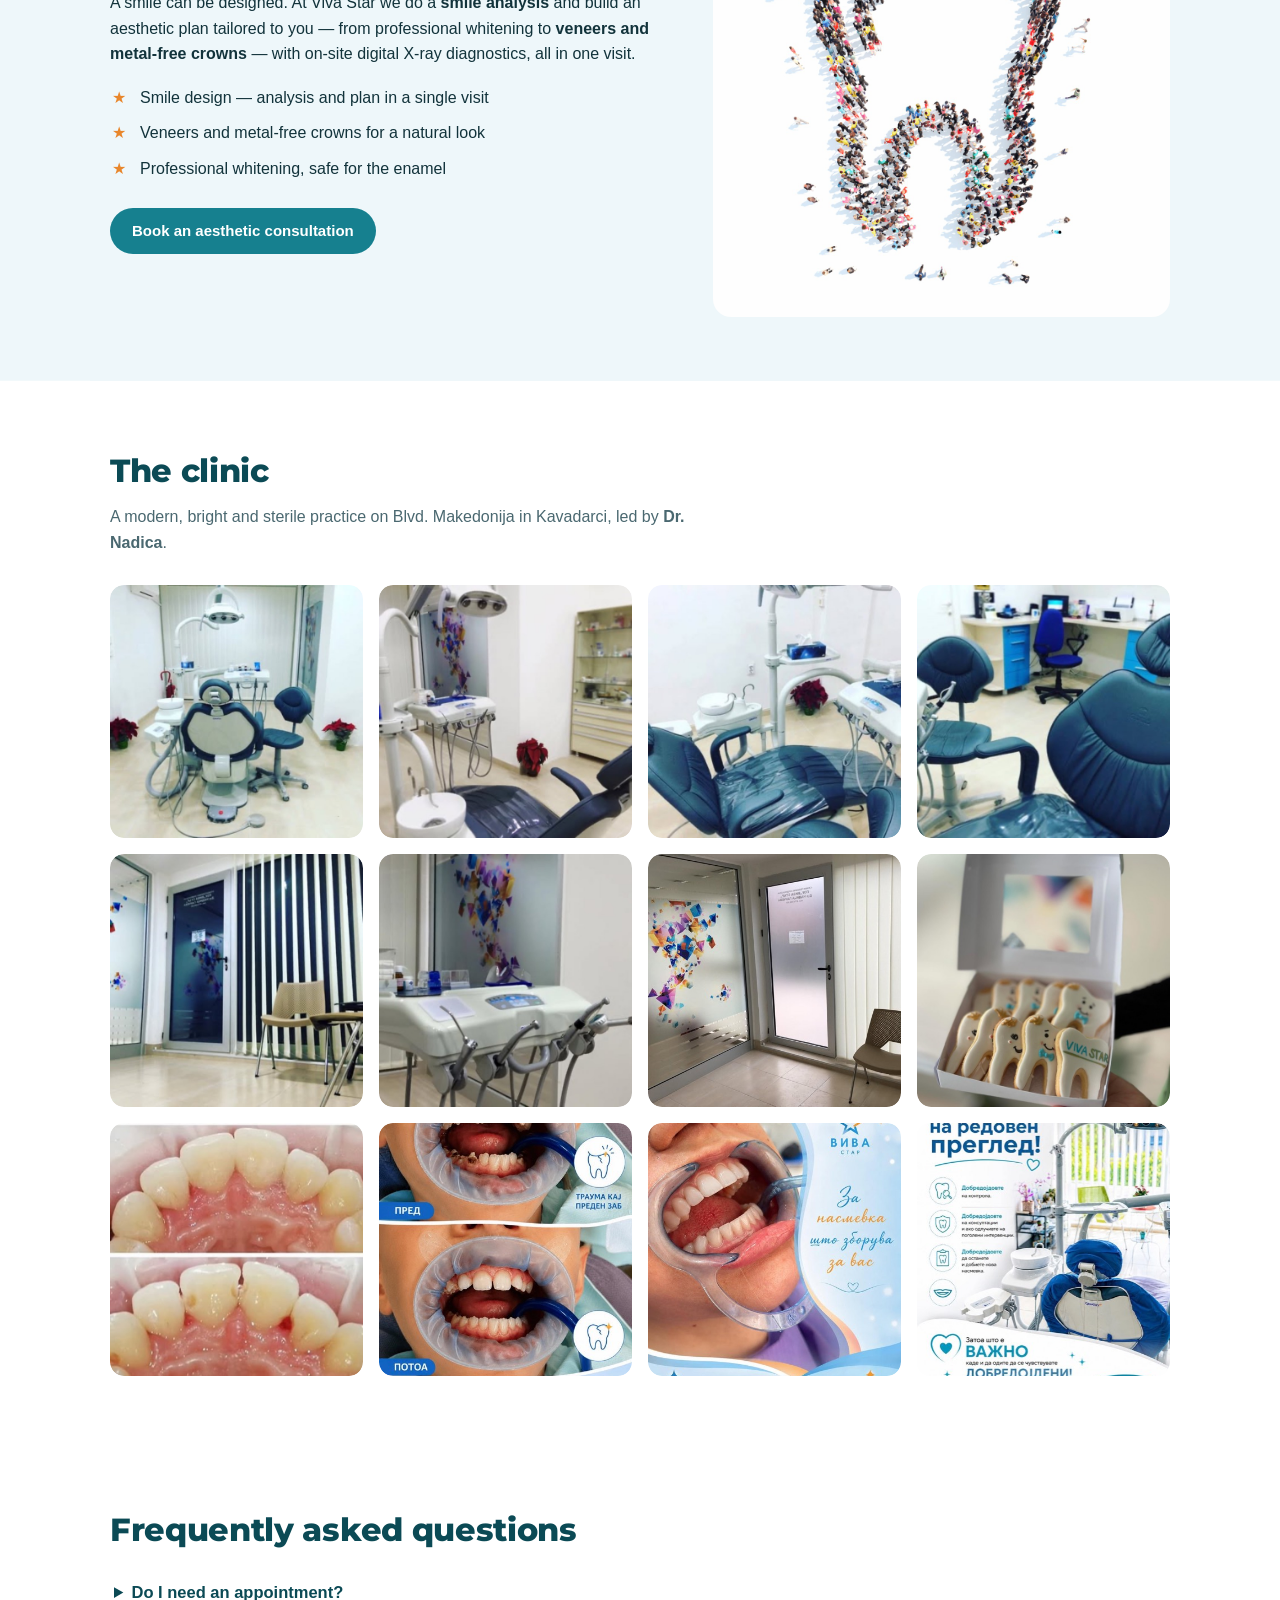
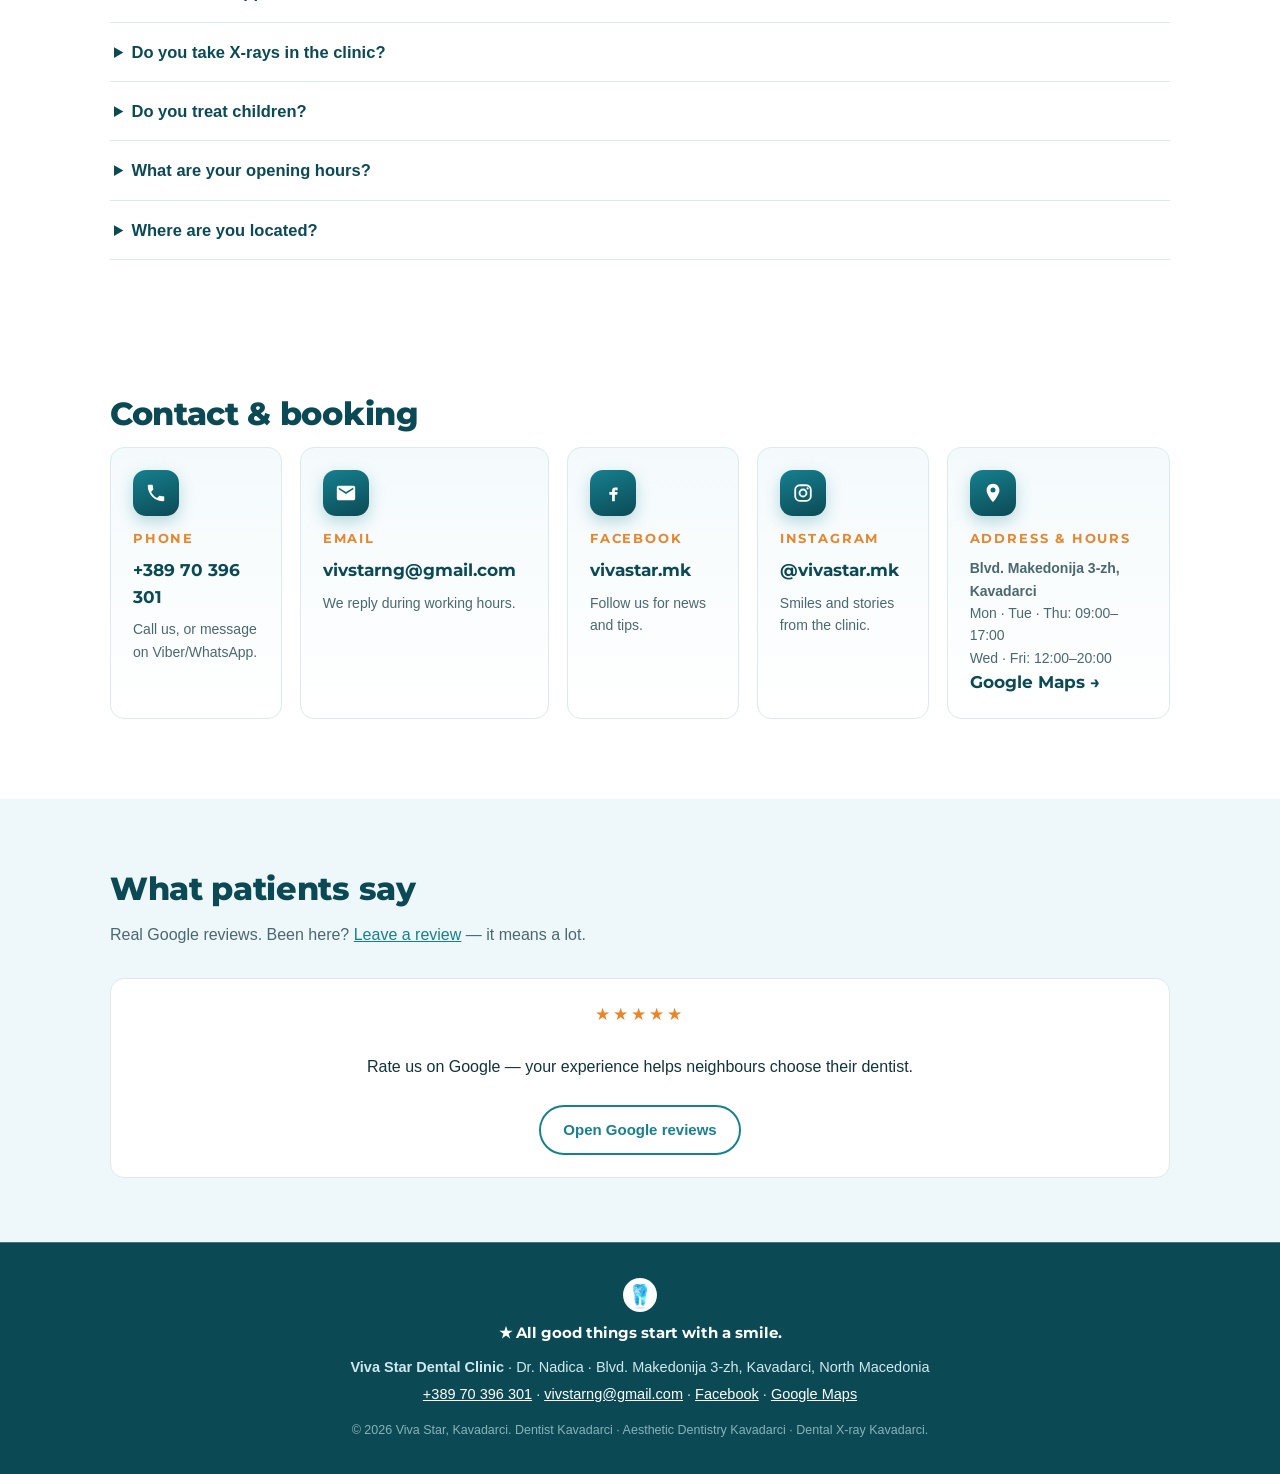
==== commit 906dded2: "Gallery: 12 clinic photos with thumbnails and full-size links Co-Authored-By: Claude Fable 5 <norepl" ====
--- a/en/index.html
+++ b/en/index.html
@@ -159,8 +159,18 @@
     <h2>The clinic</h2>
     <p class="section-sub">A modern, bright and sterile practice on Blvd. Makedonija in Kavadarci, led by <strong>Dr. Nadica</strong>.</p>
     <div class="gallery">
-      <img src="../assets/ordinacija-stolica.jpg" alt="Dental chair and equipment at Viva Star clinic Kavadarci" width="550" height="550" loading="lazy">
-      <img src="../assets/cekalna.jpg" alt="Waiting room with crystal mural at Viva Star dental clinic Kavadarci" width="550" height="412" loading="lazy">
+      <a href="../assets/stolica-full.jpg" target="_blank" rel="noopener"><img src="../assets/thumb/stolica-full.jpg" alt="Dental chair at Viva Star clinic Kavadarci" width="600" height="600" loading="lazy"></a>
+      <a href="../assets/ordinacija-lampa.jpg" target="_blank" rel="noopener"><img src="../assets/thumb/ordinacija-lampa.jpg" alt="Operating light and the crystal mural" width="600" height="600" loading="lazy"></a>
+      <a href="../assets/stolica-detal.jpg" target="_blank" rel="noopener"><img src="../assets/thumb/stolica-detal.jpg" alt="Dental equipment detail" width="600" height="600" loading="lazy"></a>
+      <a href="../assets/kancelarija.jpg" target="_blank" rel="noopener"><img src="../assets/thumb/kancelarija.jpg" alt="Clinic office" width="600" height="600" loading="lazy"></a>
+      <a href="../assets/cekalna-vrata.jpg" target="_blank" rel="noopener"><img src="../assets/thumb/cekalna-vrata.jpg" alt="Waiting room with branded glass" width="600" height="600" loading="lazy"></a>
+      <a href="../assets/ordinacija-stolica.jpg" target="_blank" rel="noopener"><img src="../assets/thumb/ordinacija-stolica.jpg" alt="Dental chair and equipment" width="600" height="600" loading="lazy"></a>
+      <a href="../assets/cekalna.jpg" target="_blank" rel="noopener"><img src="../assets/thumb/cekalna.jpg" alt="Waiting room with crystal mural" width="600" height="600" loading="lazy"></a>
+      <a href="../assets/kolacinja.jpg" target="_blank" rel="noopener"><img src="../assets/thumb/kolacinja.jpg" alt="Viva Star tooth-shaped cookies" width="600" height="600" loading="lazy"></a>
+      <a href="../assets/pred-potoa-zabi.jpg" target="_blank" rel="noopener"><img src="../assets/thumb/pred-potoa-zabi.jpg" alt="Before and after — aesthetic restoration" width="600" height="600" loading="lazy"></a>
+      <a href="../assets/pred-potoa-detska.jpg" target="_blank" rel="noopener"><img src="../assets/thumb/pred-potoa-detska.jpg" alt="Before and after — front tooth trauma repaired (pediatric)" width="600" height="600" loading="lazy"></a>
+      <a href="../assets/promo-nasmevka.jpg" target="_blank" rel="noopener"><img src="../assets/thumb/promo-nasmevka.jpg" alt="For a smile that speaks for you — Viva Star" width="600" height="600" loading="lazy"></a>
+      <a href="../assets/promo-pregled.jpg" target="_blank" rel="noopener"><img src="../assets/thumb/promo-pregled.jpg" alt="Welcome to your regular check-up — Viva Star" width="600" height="600" loading="lazy"></a>
     </div>
   </section>
 
--- a/css/style.css
+++ b/css/style.css
@@ -72,7 +72,9 @@
 
 /* gallery */
 .gallery{ display:grid; grid-template-columns:repeat(auto-fit,minmax(240px,1fr)); gap:16px; }
-.gallery img{ border-radius:14px; aspect-ratio:1/1; object-fit:cover; }
+.gallery a{ display:block; border-radius:14px; overflow:hidden; }
+.gallery img{ border-radius:14px; aspect-ratio:1/1; object-fit:cover; width:100%; transition:transform .25s; }
+.gallery a:hover img{ transform:scale(1.04); }
 
 /* reviews */
 .reviews{ display:grid; grid-template-columns:repeat(auto-fit,minmax(260px,1fr)); gap:18px; }
